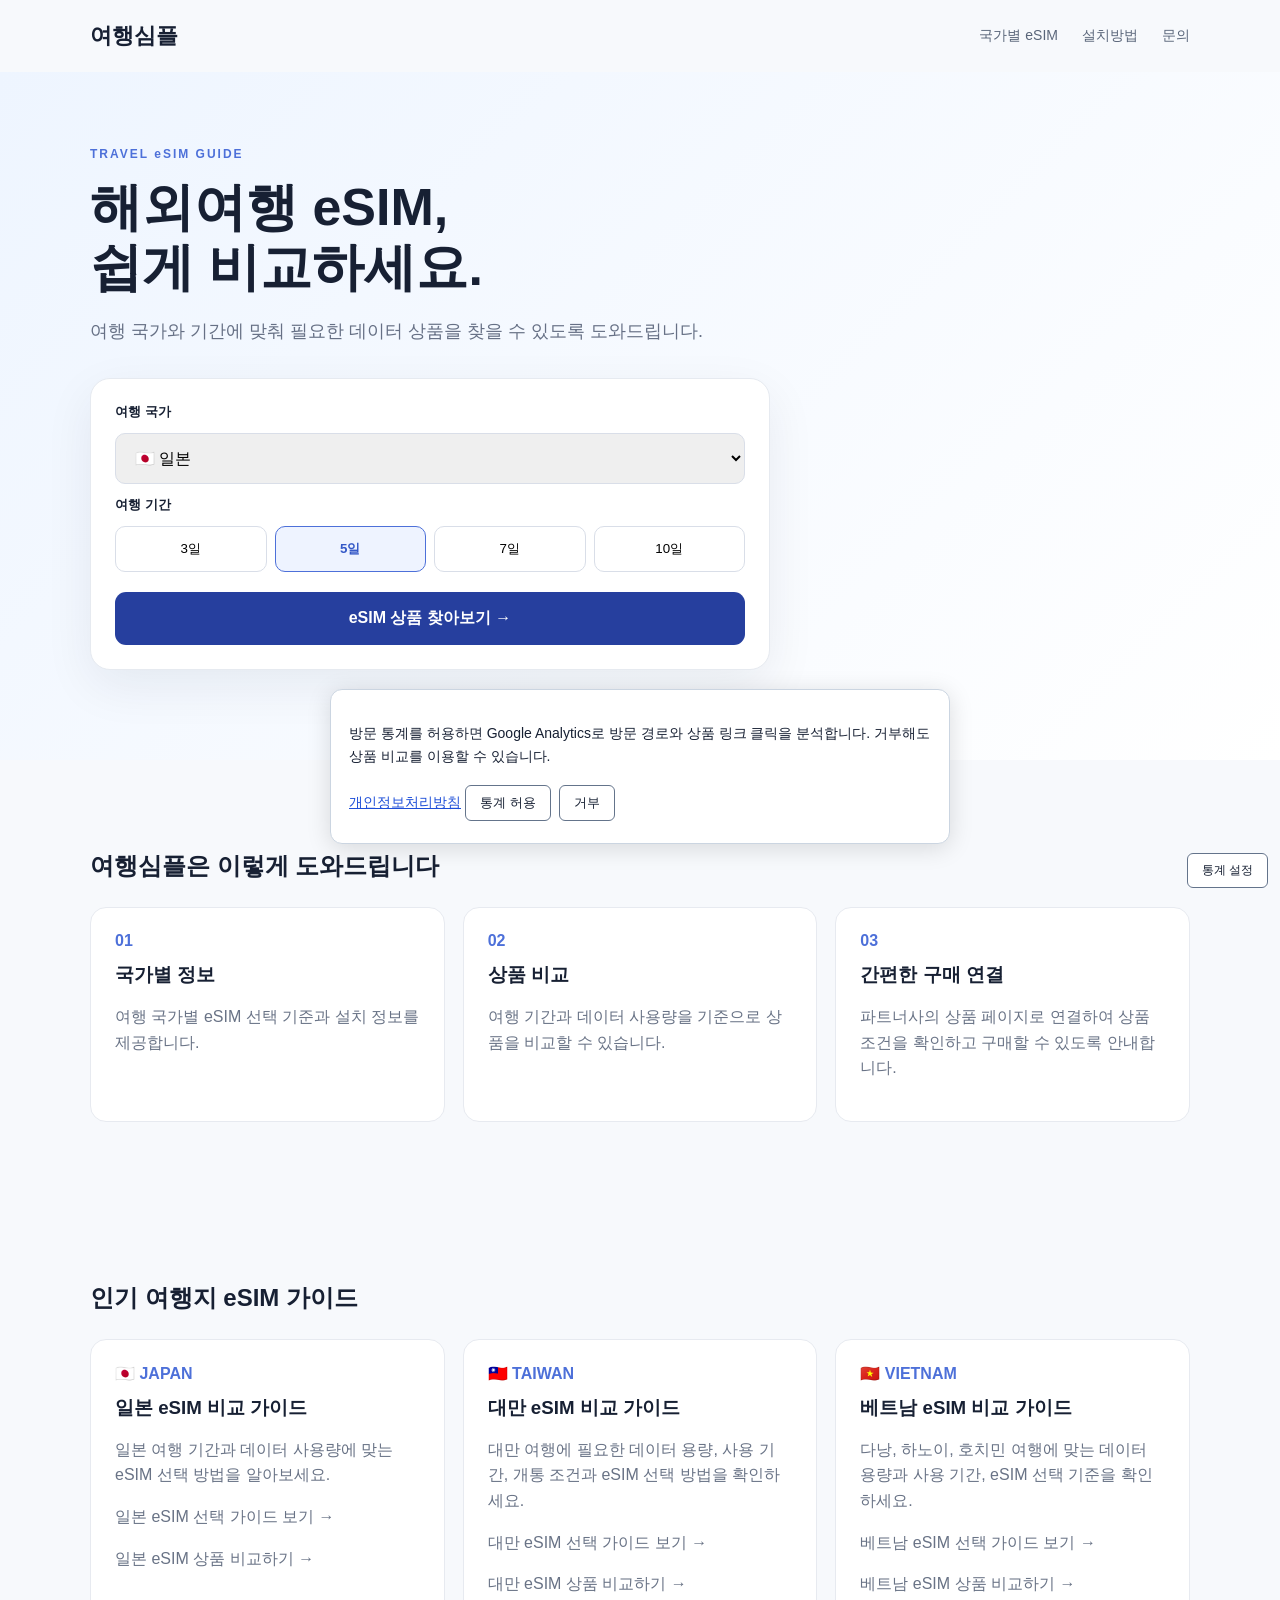
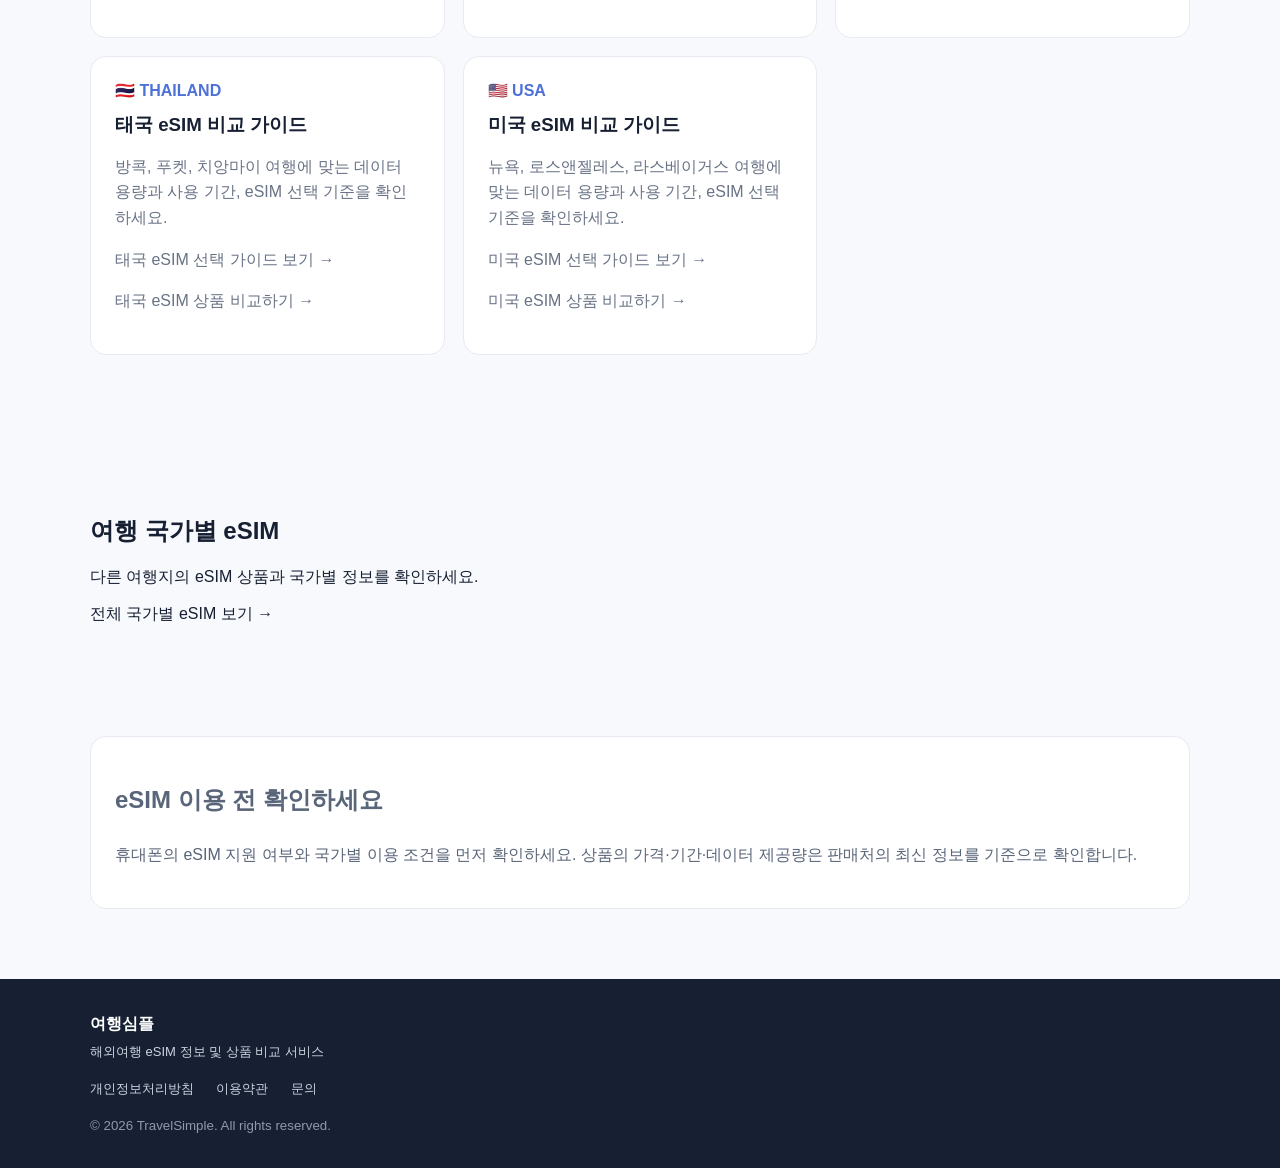
==== index.html @ 050e8c8f "Connect consent-based GA4 visitor and eSIM link analytics" ====
<!doctype html>
<html lang="ko">
<head>
<meta name="google-site-verification" content="zak59YJ5gbEi58faStYlFc0pU8NmJcRvHmyeOMYmjd4" />
<meta name="naver-site-verification" content="9a888e2ce5d9dcf1fdba64653bb928f744672397" />
<meta charset="utf-8">
<meta name="viewport" content="width=device-width,initial-scale=1">
<title>여행심플 | 해외여행 eSIM 비교</title>
<meta name="description" content="일본, 대만, 베트남, 태국, 미국 여행 eSIM 상품을 여행 기간과 데이터 사용량에 맞춰 비교하세요. 국가별 eSIM 선택 가이드와 설치 방법을 확인할 수 있습니다.">
<link rel="canonical" href="https://travel-esim.rkdalstjd8921-cfa.workers.dev/">
<link rel="stylesheet" href="assets/style.css">
<script defer src="/assets/analytics.js"></script>
</head>
<body>
<header>
  <div class="wrap nav">
    <a class="logo" href="/">여행심플</a>
    <nav>
      <a href="countries.html">국가별 eSIM</a>
      <a href="install.html">설치방법</a>
      <a href="contact.html">문의</a>
    </nav>
  </div>
</header>

<main>
<section class="hero">
  <div class="wrap">
    <span class="eyebrow">TRAVEL eSIM GUIDE</span>
    <h1>해외여행 eSIM,<br>쉽게 비교하세요.</h1>
    <p>여행 국가와 기간에 맞춰 필요한 데이터 상품을 찾을 수 있도록 도와드립니다.</p>

    <div class="search-card">
      <label>여행 국가</label>
      <select id="country">
        <option value="JP">🇯🇵 일본</option>
        <option value="TW">🇹🇼 대만</option>
        <option value="VN">🇻🇳 베트남</option>
        <option value="TH">🇹🇭 태국</option>
        <option value="US">🇺🇸 미국</option>
      </select>

      <label>여행 기간</label>
      <div class="days">
        <button data-days="3">3일</button>
        <button data-days="5" class="active">5일</button>
        <button data-days="7">7일</button>
        <button data-days="10">10일</button>
      </div>

      <button id="find" class="primary">eSIM 상품 찾아보기 →</button>
    </div>
  </div>
</section>

<section class="wrap section">
  <h2>여행심플은 이렇게 도와드립니다</h2>
  <div class="grid">
    <article>
      <b>01</b>
      <h3>국가별 정보</h3>
      <p>여행 국가별 eSIM 선택 기준과 설치 정보를 제공합니다.</p>
    </article>
    <article>
      <b>02</b>
      <h3>상품 비교</h3>
      <p>여행 기간과 데이터 사용량을 기준으로 상품을 비교할 수 있습니다.</p>
    </article>
    <article>
      <b>03</b>
      <h3>간편한 구매 연결</h3>
      <p>파트너사의 상품 페이지로 연결하여 상품 조건을 확인하고 구매할 수 있도록 안내합니다.</p>
    </article>
  </div>
</section>

<section class="wrap section">
  <h2>인기 여행지 eSIM 가이드</h2>
  <div class="grid">
    <article>
      <b>🇯🇵 JAPAN</b>
      <h3>일본 eSIM 비교 가이드</h3>
      <p>일본 여행 기간과 데이터 사용량에 맞는 eSIM 선택 방법을 알아보세요.</p>
      <p><a href="japan-esim.html">일본 eSIM 선택 가이드 보기 →</a></p>
      <p><a href="esim.html?country=JP&amp;days=5">일본 eSIM 상품 비교하기 →</a></p>
    </article>

    <article>
      <b>🇹🇼 TAIWAN</b>
      <h3>대만 eSIM 비교 가이드</h3>
      <p>대만 여행에 필요한 데이터 용량, 사용 기간, 개통 조건과 eSIM 선택 방법을 확인하세요.</p>
      <p><a href="taiwan-esim.html">대만 eSIM 선택 가이드 보기 →</a></p>
      <p><a href="esim.html?country=TW&amp;days=5">대만 eSIM 상품 비교하기 →</a></p>
    </article>

   <article>
    <b>🇻🇳 VIETNAM</b>
    <h3>베트남 eSIM 비교 가이드</h3>
    <p>다낭, 하노이, 호치민 여행에 맞는 데이터 용량과 사용 기간, eSIM 선택 기준을 확인하세요.</p>
    <p><a href="vietnam-esim.html">베트남 eSIM 선택 가이드 보기 →</a></p>
    <p><a href="esim.html?country=VN&amp;days=5">베트남 eSIM 상품 비교하기 →</a></p>
   </article>

    <article>
  <b>🇹🇭 THAILAND</b>
  <h3>태국 eSIM 비교 가이드</h3>
  <p>방콕, 푸켓, 치앙마이 여행에 맞는 데이터 용량과 사용 기간, eSIM 선택 기준을 확인하세요.</p>
  <p><a href="thailand-esim.html">태국 eSIM 선택 가이드 보기 →</a></p>
  <p><a href="esim.html?country=TH&amp;days=5">태국 eSIM 상품 비교하기 →</a></p>
 </article>

      <article>
      <b>🇺🇸 USA</b>
      <h3>미국 eSIM 비교 가이드</h3>
      <p>뉴욕, 로스앤젤레스, 라스베이거스 여행에 맞는 데이터 용량과 사용 기간, eSIM 선택 기준을 확인하세요.</p>
      <p><a href="usa-esim.html">미국 eSIM 선택 가이드 보기 →</a></p>
      <p><a href="esim.html?country=US&amp;days=5">미국 eSIM 상품 비교하기 →</a></p>
    </article>

    
  </div>
</section>


  
<section class="wrap section">
  <h2>여행 국가별 eSIM</h2>
  <p>다른 여행지의 eSIM 상품과 국가별 정보를 확인하세요.</p>
  <p><a href="countries.html">전체 국가별 eSIM 보기 →</a></p>
</section>

<section class="wrap notice">
  <h2>eSIM 이용 전 확인하세요</h2>
  <p>휴대폰의 eSIM 지원 여부와 국가별 이용 조건을 먼저 확인하세요. 상품의 가격·기간·데이터 제공량은 판매처의 최신 정보를 기준으로 확인합니다.</p>
</section>
</main>

<footer>
  <div class="wrap">
    <strong>여행심플</strong>
    <p>해외여행 eSIM 정보 및 상품 비교 서비스</p>
    <div>
      <a href="privacy.html">개인정보처리방침</a>
      <a href="terms.html">이용약관</a>
      <a href="contact.html">문의</a>
    </div>
    <small>© 2026 TravelSimple. All rights reserved.</small>
  </div>
</footer>

<script src="assets/app.js"></script>
</body>
</html>
---- assets/style.css ----
*{box-sizing:border-box}body{margin:0;font-family:Arial,'Noto Sans KR',sans-serif;color:#172033;background:#f7f9fc}a{text-decoration:none;color:inherit}.wrap{width:min(1100px,92%);margin:auto}.nav{height:72px;display:flex;align-items:center;justify-content:space-between}.logo{font-size:22px;font-weight:800}.nav nav{display:flex;gap:24px;font-size:14px;color:#596579}.hero{background:linear-gradient(135deg,#eef5ff,#fff);padding:72px 0 90px}.eyebrow{font-size:12px;font-weight:800;letter-spacing:2px;color:#4d70d9}.hero h1{font-size:52px;line-height:1.15;margin:16px 0}.hero p,.lead{font-size:18px;line-height:1.7;color:#667085}.search-card{margin-top:32px;background:#fff;border:1px solid #e6eaf0;border-radius:20px;padding:24px;box-shadow:0 16px 50px #14213d12;display:grid;gap:12px;max-width:680px}.search-card label{font-weight:700;font-size:13px}.search-card select{padding:15px;border:1px solid #d9dee8;border-radius:10px;font-size:16px}.days{display:grid;grid-template-columns:repeat(4,1fr);gap:8px}.days button{padding:13px;border:1px solid #d9dee8;background:#fff;border-radius:10px;cursor:pointer}.days button.active{border-color:#4d70d9;background:#eef3ff;color:#3458c7;font-weight:700}.primary{margin-top:8px;border:0;border-radius:11px;background:#263f9e;color:#fff;padding:16px;font-size:16px;font-weight:700;cursor:pointer}.section{padding:70px 0}.grid{display:grid;grid-template-columns:repeat(3,1fr);gap:18px;margin-top:25px}.grid article,.country-grid a,.product-card,.steps article,.contact-box{background:#fff;border:1px solid #e7eaf0;border-radius:16px;padding:24px}.grid b,.steps b{color:#4d70d9}.grid h3{margin:12px 0 8px}.grid p,.steps p{color:#697386;line-height:1.6}.notice{margin:25px auto 70px;background:#fff;border:1px solid #e7eaf0;border-radius:16px;padding:24px;color:#596579;line-height:1.7}.page{padding:70px 0;min-height:65vh}.page h1{font-size:42px;margin:12px 0}.country-grid{display:grid;grid-template-columns:repeat(2,1fr);gap:16px;margin-top:30px}.country-grid a{display:flex;flex-direction:column;gap:8px}.country-grid span{color:#748096;font-size:14px}.steps{display:grid;grid-template-columns:repeat(2,1fr);gap:16px;margin:30px 0}.result-head{display:flex;justify-content:space-between;align-items:end}.back{font-weight:700}.status{margin:25px 0;color:#68758b}.product-grid{display:grid;grid-template-columns:repeat(3,1fr);gap:16px}.product-card h3{margin:8px 0}.product-card .meta{color:#6b7486;font-size:14px;line-height:1.7}.buy{display:block;margin-top:18px;text-align:center;background:#263f9e;color:white;padding:13px;border-radius:10px;font-weight:700}.legal h2{margin-top:32px}.legal p{line-height:1.8;color:#596579}.muted{color:#8a94a6!important;font-size:13px}.contact-box{max-width:600px;margin-top:25px}footer{background:#172033;color:#cbd2df;padding:35px 0}footer strong{color:#fff}footer a{font-size:13px;margin-right:18px}footer p{font-size:13px;margin:8px 0 18px}footer small{display:block;margin-top:20px;color:#8f99aa}@media(max-width:700px){.nav nav{gap:10px;font-size:12px}.hero{padding:45px 0 60px}.hero h1{font-size:38px}.grid,.country-grid,.steps,.product-grid{grid-template-columns:1fr}.result-head{display:block}.days{grid-template-columns:repeat(2,1fr)}}
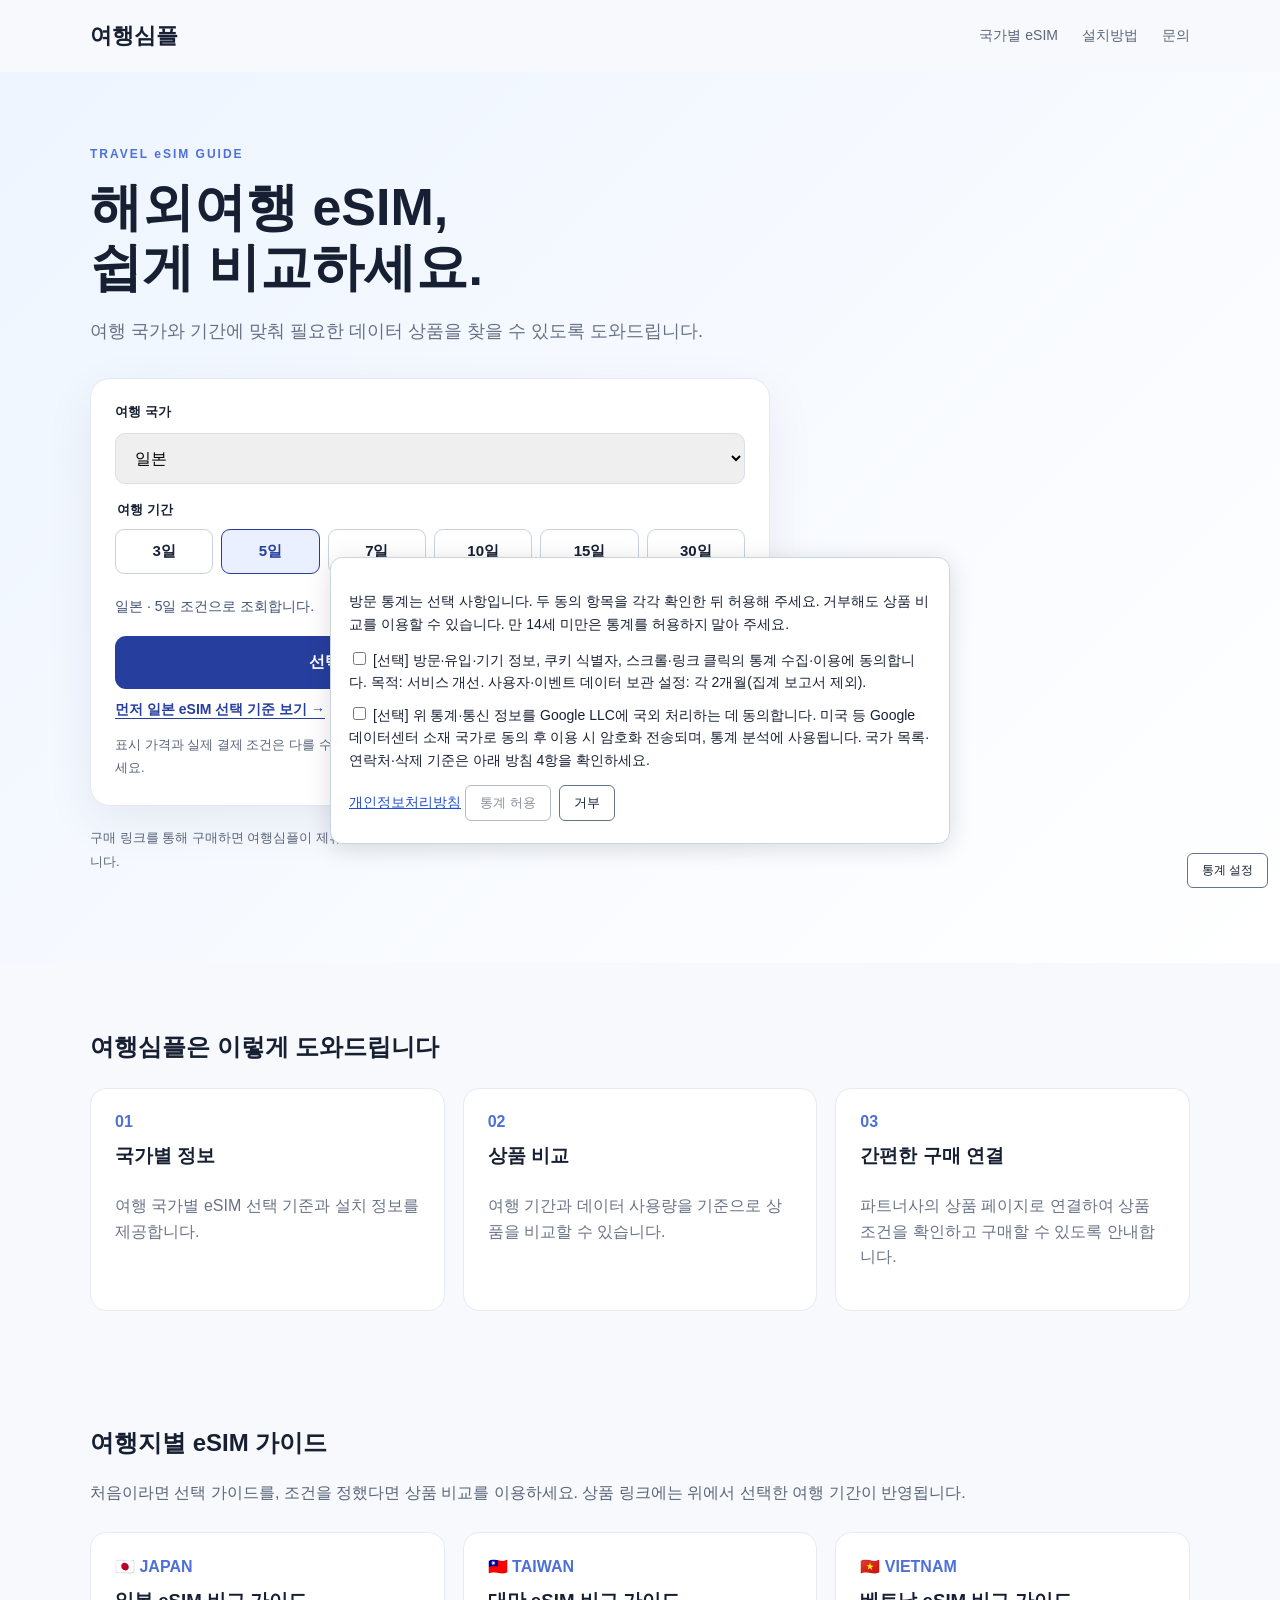
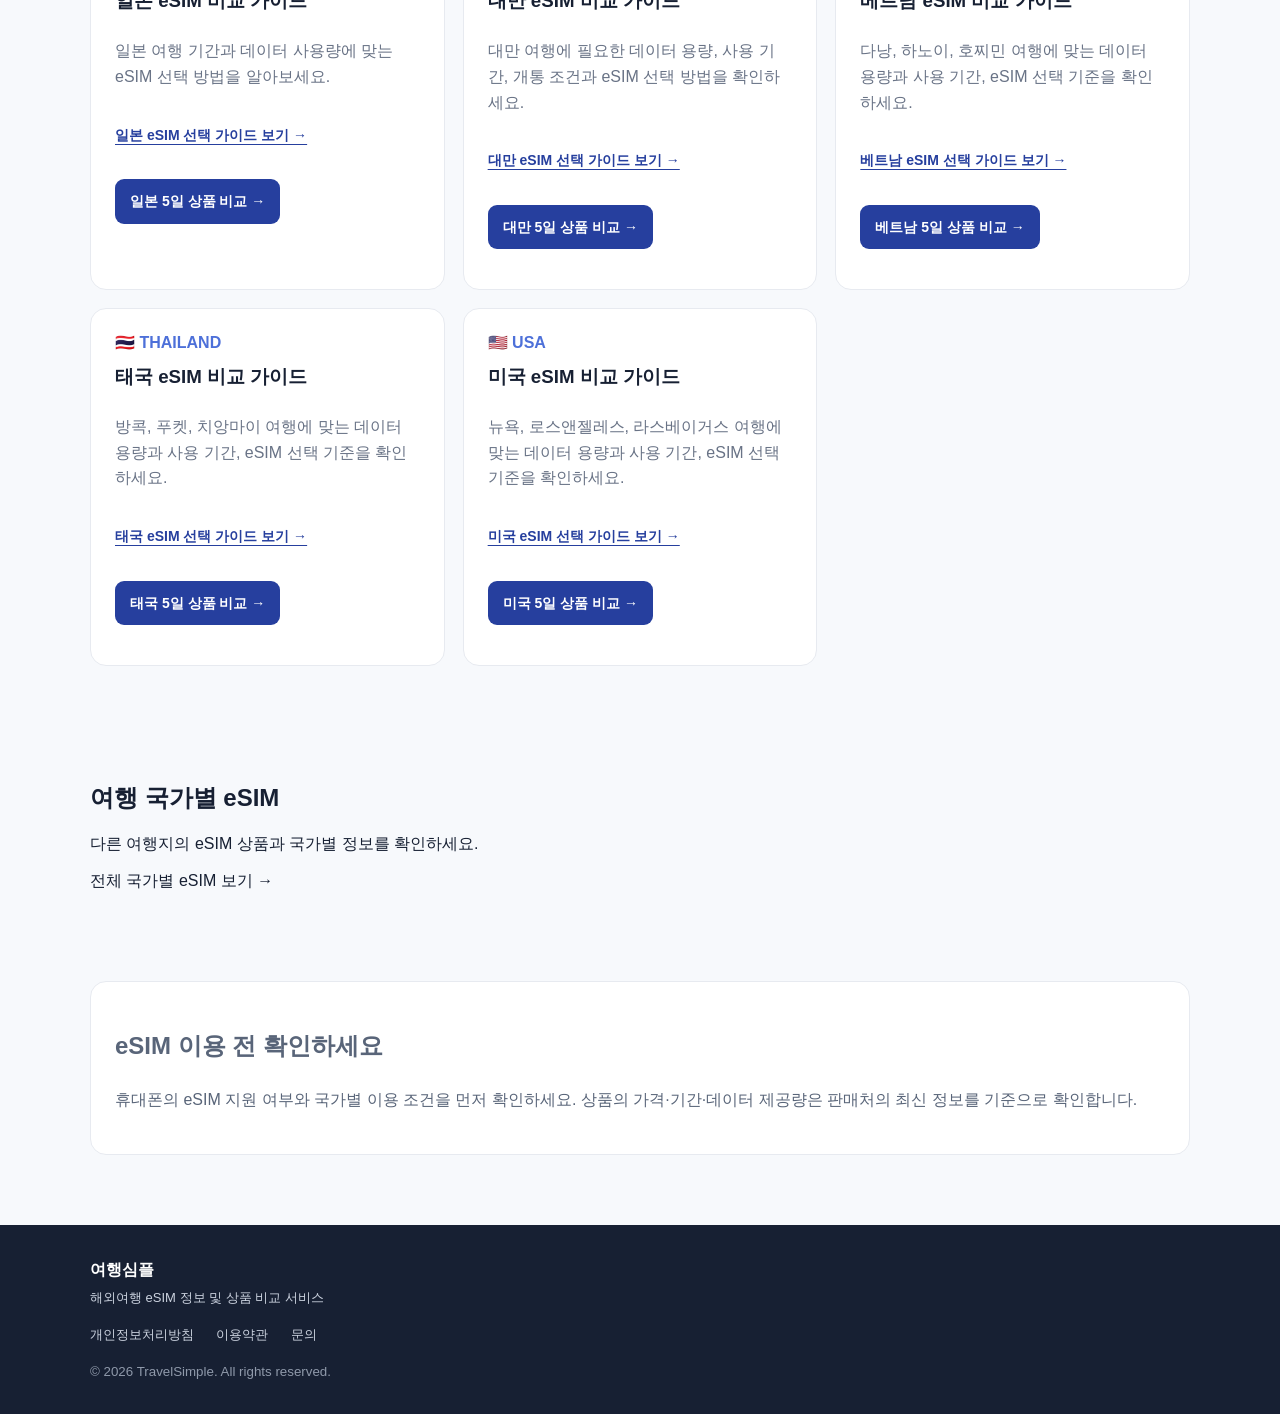
==== commit c9593780: "홈·국가 목록의 여행 기간 선택과 가이드 연결 개선" ====
--- a/index.html
+++ b/index.html
@@ -8,10 +8,15 @@
 <title>여행심플 | 해외여행 eSIM 비교</title>
 <meta name="description" content="일본, 대만, 베트남, 태국, 미국 여행 eSIM 상품을 여행 기간과 데이터 사용량에 맞춰 비교하세요. 국가별 eSIM 선택 가이드와 설치 방법을 확인할 수 있습니다.">
 <link rel="canonical" href="https://travel-esim.rkdalstjd8921-cfa.workers.dev/">
+<meta property="og:title" content="여행심플 | 해외여행 eSIM 비교">
+<meta property="og:description" content="여행 국가와 3~30일 일정에 맞는 eSIM 상품과 국가별 선택 가이드를 확인하세요.">
+<meta property="og:url" content="https://travel-esim.rkdalstjd8921-cfa.workers.dev/">
+<meta property="og:type" content="website">
 <link rel="stylesheet" href="assets/style.css">
+<link rel="stylesheet" href="assets/discovery.css">
 <script defer src="/assets/analytics.js"></script>
 </head>
-<body>
+<body class="discovery-home">
 <header>
   <div class="wrap nav">
     <a class="logo" href="/">여행심플</a>
@@ -30,26 +35,29 @@
     <h1>해외여행 eSIM,<br>쉽게 비교하세요.</h1>
     <p>여행 국가와 기간에 맞춰 필요한 데이터 상품을 찾을 수 있도록 도와드립니다.</p>
 
-    <div class="search-card">
-      <label>여행 국가</label>
-      <select id="country">
-        <option value="JP">🇯🇵 일본</option>
-        <option value="TW">🇹🇼 대만</option>
-        <option value="VN">🇻🇳 베트남</option>
-        <option value="TH">🇹🇭 태국</option>
-        <option value="US">🇺🇸 미국</option>
+    <form id="esim-search" class="search-card" action="esim.html" method="get" aria-label="여행 조건으로 상품 찾기">
+      <label for="country">여행 국가</label>
+      <select id="country" name="country">
+        <option value="JP">일본</option>
+        <option value="TW">대만</option>
+        <option value="VN">베트남</option>
+        <option value="TH">태국</option>
+        <option value="US">미국</option>
       </select>
-
-      <label>여행 기간</label>
-      <div class="days">
-        <button data-days="3">3일</button>
-        <button data-days="5" class="active">5일</button>
-        <button data-days="7">7일</button>
-        <button data-days="10">10일</button>
-      </div>
-
-      <button id="find" class="primary">eSIM 상품 찾아보기 →</button>
-    </div>
+      <fieldset class="trip-periods"><legend>여행 기간</legend><div class="trip-day-options">
+        <label><input type="radio" name="days" value="3"><span>3일</span></label>
+        <label><input type="radio" name="days" value="5" checked><span>5일</span></label>
+        <label><input type="radio" name="days" value="7"><span>7일</span></label>
+        <label><input type="radio" name="days" value="10"><span>10일</span></label>
+        <label><input type="radio" name="days" value="15"><span>15일</span></label>
+        <label><input type="radio" name="days" value="30"><span>30일</span></label>
+      </div></fieldset>
+      <p id="selection-summary" class="trip-summary" aria-live="polite">선택한 국가와 기간으로 조회합니다.</p>
+      <button id="find" class="primary" type="submit">선택한 조건으로 상품 비교하기 →</button>
+      <a id="selected-country-guide" class="trip-guide-link" href="japan-esim.html">먼저 일본 eSIM 선택 기준 보기 →</a>
+      <p class="trip-search-note">표시 가격과 실제 결제 조건은 다를 수 있습니다. 지원 기기·데이터·핫스팟·이용 시작 조건을 구매 전에 확인하세요.</p>
+    </form>
+    <p class="trip-affiliate">구매 링크를 통해 구매하면 여행심플이 제휴 수수료를 받을 수 있습니다. 실제 판매·결제는 연결된 판매처에서 진행됩니다.</p>
   </div>
 </section>
 
@@ -75,46 +83,47 @@
 </section>
 
 <section class="wrap section">
-  <h2>인기 여행지 eSIM 가이드</h2>
+  <h2>여행지별 eSIM 가이드</h2>
+  <p class="trip-section-intro">처음이라면 선택 가이드를, 조건을 정했다면 상품 비교를 이용하세요. 상품 링크에는 위에서 선택한 여행 기간이 반영됩니다.</p>
   <div class="grid">
     <article>
       <b>🇯🇵 JAPAN</b>
       <h3>일본 eSIM 비교 가이드</h3>
       <p>일본 여행 기간과 데이터 사용량에 맞는 eSIM 선택 방법을 알아보세요.</p>
-      <p><a href="japan-esim.html">일본 eSIM 선택 가이드 보기 →</a></p>
-      <p><a href="esim.html?country=JP&amp;days=5">일본 eSIM 상품 비교하기 →</a></p>
+      <p><a class="trip-guide-link" href="japan-esim.html">일본 eSIM 선택 가이드 보기 →</a></p>
+      <p><a class="trip-product-link" data-trip-country="JP" href="esim.html?country=JP&amp;days=5">일본 5일 상품 비교 →</a></p>
     </article>
 
     <article>
       <b>🇹🇼 TAIWAN</b>
       <h3>대만 eSIM 비교 가이드</h3>
       <p>대만 여행에 필요한 데이터 용량, 사용 기간, 개통 조건과 eSIM 선택 방법을 확인하세요.</p>
-      <p><a href="taiwan-esim.html">대만 eSIM 선택 가이드 보기 →</a></p>
-      <p><a href="esim.html?country=TW&amp;days=5">대만 eSIM 상품 비교하기 →</a></p>
+      <p><a class="trip-guide-link" href="taiwan-esim.html">대만 eSIM 선택 가이드 보기 →</a></p>
+      <p><a class="trip-product-link" data-trip-country="TW" href="esim.html?country=TW&amp;days=5">대만 5일 상품 비교 →</a></p>
     </article>
 
    <article>
     <b>🇻🇳 VIETNAM</b>
     <h3>베트남 eSIM 비교 가이드</h3>
-    <p>다낭, 하노이, 호치민 여행에 맞는 데이터 용량과 사용 기간, eSIM 선택 기준을 확인하세요.</p>
-    <p><a href="vietnam-esim.html">베트남 eSIM 선택 가이드 보기 →</a></p>
-    <p><a href="esim.html?country=VN&amp;days=5">베트남 eSIM 상품 비교하기 →</a></p>
+    <p>다낭, 하노이, 호찌민 여행에 맞는 데이터 용량과 사용 기간, eSIM 선택 기준을 확인하세요.</p>
+    <p><a class="trip-guide-link" href="vietnam-esim.html">베트남 eSIM 선택 가이드 보기 →</a></p>
+    <p><a class="trip-product-link" data-trip-country="VN" href="esim.html?country=VN&amp;days=5">베트남 5일 상품 비교 →</a></p>
    </article>
 
     <article>
   <b>🇹🇭 THAILAND</b>
   <h3>태국 eSIM 비교 가이드</h3>
   <p>방콕, 푸켓, 치앙마이 여행에 맞는 데이터 용량과 사용 기간, eSIM 선택 기준을 확인하세요.</p>
-  <p><a href="thailand-esim.html">태국 eSIM 선택 가이드 보기 →</a></p>
-  <p><a href="esim.html?country=TH&amp;days=5">태국 eSIM 상품 비교하기 →</a></p>
+  <p><a class="trip-guide-link" href="thailand-esim.html">태국 eSIM 선택 가이드 보기 →</a></p>
+  <p><a class="trip-product-link" data-trip-country="TH" href="esim.html?country=TH&amp;days=5">태국 5일 상품 비교 →</a></p>
  </article>
 
       <article>
       <b>🇺🇸 USA</b>
       <h3>미국 eSIM 비교 가이드</h3>
       <p>뉴욕, 로스앤젤레스, 라스베이거스 여행에 맞는 데이터 용량과 사용 기간, eSIM 선택 기준을 확인하세요.</p>
-      <p><a href="usa-esim.html">미국 eSIM 선택 가이드 보기 →</a></p>
-      <p><a href="esim.html?country=US&amp;days=5">미국 eSIM 상품 비교하기 →</a></p>
+      <p><a class="trip-guide-link" href="usa-esim.html">미국 eSIM 선택 가이드 보기 →</a></p>
+      <p><a class="trip-product-link" data-trip-country="US" href="esim.html?country=US&amp;days=5">미국 5일 상품 비교 →</a></p>
     </article>
 
     
@@ -148,6 +157,6 @@
   </div>
 </footer>
 
-<script src="assets/app.js"></script>
+<script defer src="assets/app.js"></script>
 </body>
 </html>
--- a/assets/discovery.css
+++ b/assets/discovery.css
@@ -0,0 +1 @@
+.trip-periods{border:0;padding:0;margin:5px 0}.trip-periods legend{font-weight:700;font-size:13px;margin-bottom:10px}.trip-day-options{display:grid;grid-template-columns:repeat(6,minmax(0,1fr));gap:8px}.trip-day-options label{position:relative;cursor:pointer}.trip-day-options input{position:absolute;width:1px;height:1px;opacity:0}.trip-day-options span{display:block;text-align:center;padding:12px 8px;border:1px solid #c9d2e2;border-radius:9px;font-size:15px;background:#fff;color:#172033}.trip-day-options input:checked+span{border-color:#263f9e;background:#eaf0ff;color:#263f9e;font-weight:800}.trip-day-options input:focus-visible+span{outline:3px solid #456be2;outline-offset:3px}.trip-summary{font-size:14px!important;color:#405274!important;margin:4px 0!important;line-height:1.6!important}.trip-guide-link{display:inline-block;color:#263f9e;text-decoration:underline;text-underline-offset:4px;font-weight:700;font-size:14px}.trip-product-link{display:inline-block;background:#263f9e;color:#fff;border-radius:9px;padding:11px 15px;font-weight:700;font-size:14px}.trip-search-note,.trip-affiliate{font-size:13px!important;color:#596579!important;line-height:1.8!important}.discovery-home .hero .trip-search-note{margin:2px 0}.discovery-home .hero .trip-affiliate{max-width:680px;margin:20px 0 0}.trip-section-intro{color:#596579;line-height:1.8}.discovery-home .grid article{display:flex;flex-direction:column}.discovery-home .section{padding:48px 0}.discovery-home .search-card .primary{margin-top:2px}.trip-browse-control{background:#fff;border:1px solid #dfe6f2;border-radius:14px;padding:20px;max-width:650px;margin:24px 0}.trip-browse-control label{font-weight:700;display:block;margin-bottom:10px}.trip-browse-control select{border:1px solid #c9d2e2;border-radius:8px;background:#fff;font:inherit;padding:10px 18px;min-width:150px;margin-bottom:12px}.trip-country-cards{display:grid;grid-template-columns:repeat(2,minmax(0,1fr));gap:18px;margin:24px 0}.trip-country-cards article{background:#fff;border:1px solid #dfe6f2;border-radius:16px;padding:26px;display:flex;flex-direction:column}.trip-country-cards h2{font-size:26px;margin:12px 0}.trip-country-cards p{color:#596579;line-height:1.8}.trip-country-cards .trip-cities{font-size:14px;margin:0;color:#405274}.trip-card-actions{display:flex;flex-wrap:wrap;gap:14px 20px;align-items:center;margin-top:auto;padding-top:14px}.trip-help{margin:40px 0 0;padding:26px;background:#edf2fb;border-radius:16px;color:#405274;line-height:1.8}.trip-help h2{color:#172033;margin-top:0}.trip-help a{margin-right:24px}.discovery-home a:focus-visible,.discovery-countries a:focus-visible,.discovery-countries select:focus-visible{outline:3px solid #456be2;outline-offset:4px}@media(max-width:700px){.trip-day-options{grid-template-columns:repeat(3,minmax(0,1fr))}.trip-country-cards{grid-template-columns:1fr}.trip-country-cards article{padding:22px}.discovery-home .section{padding:32px 0}.discovery-countries h1{font-size:34px}.trip-card-actions{align-items:flex-start}.trip-product-link{padding:11px 13px}.trip-help{padding:22px}}
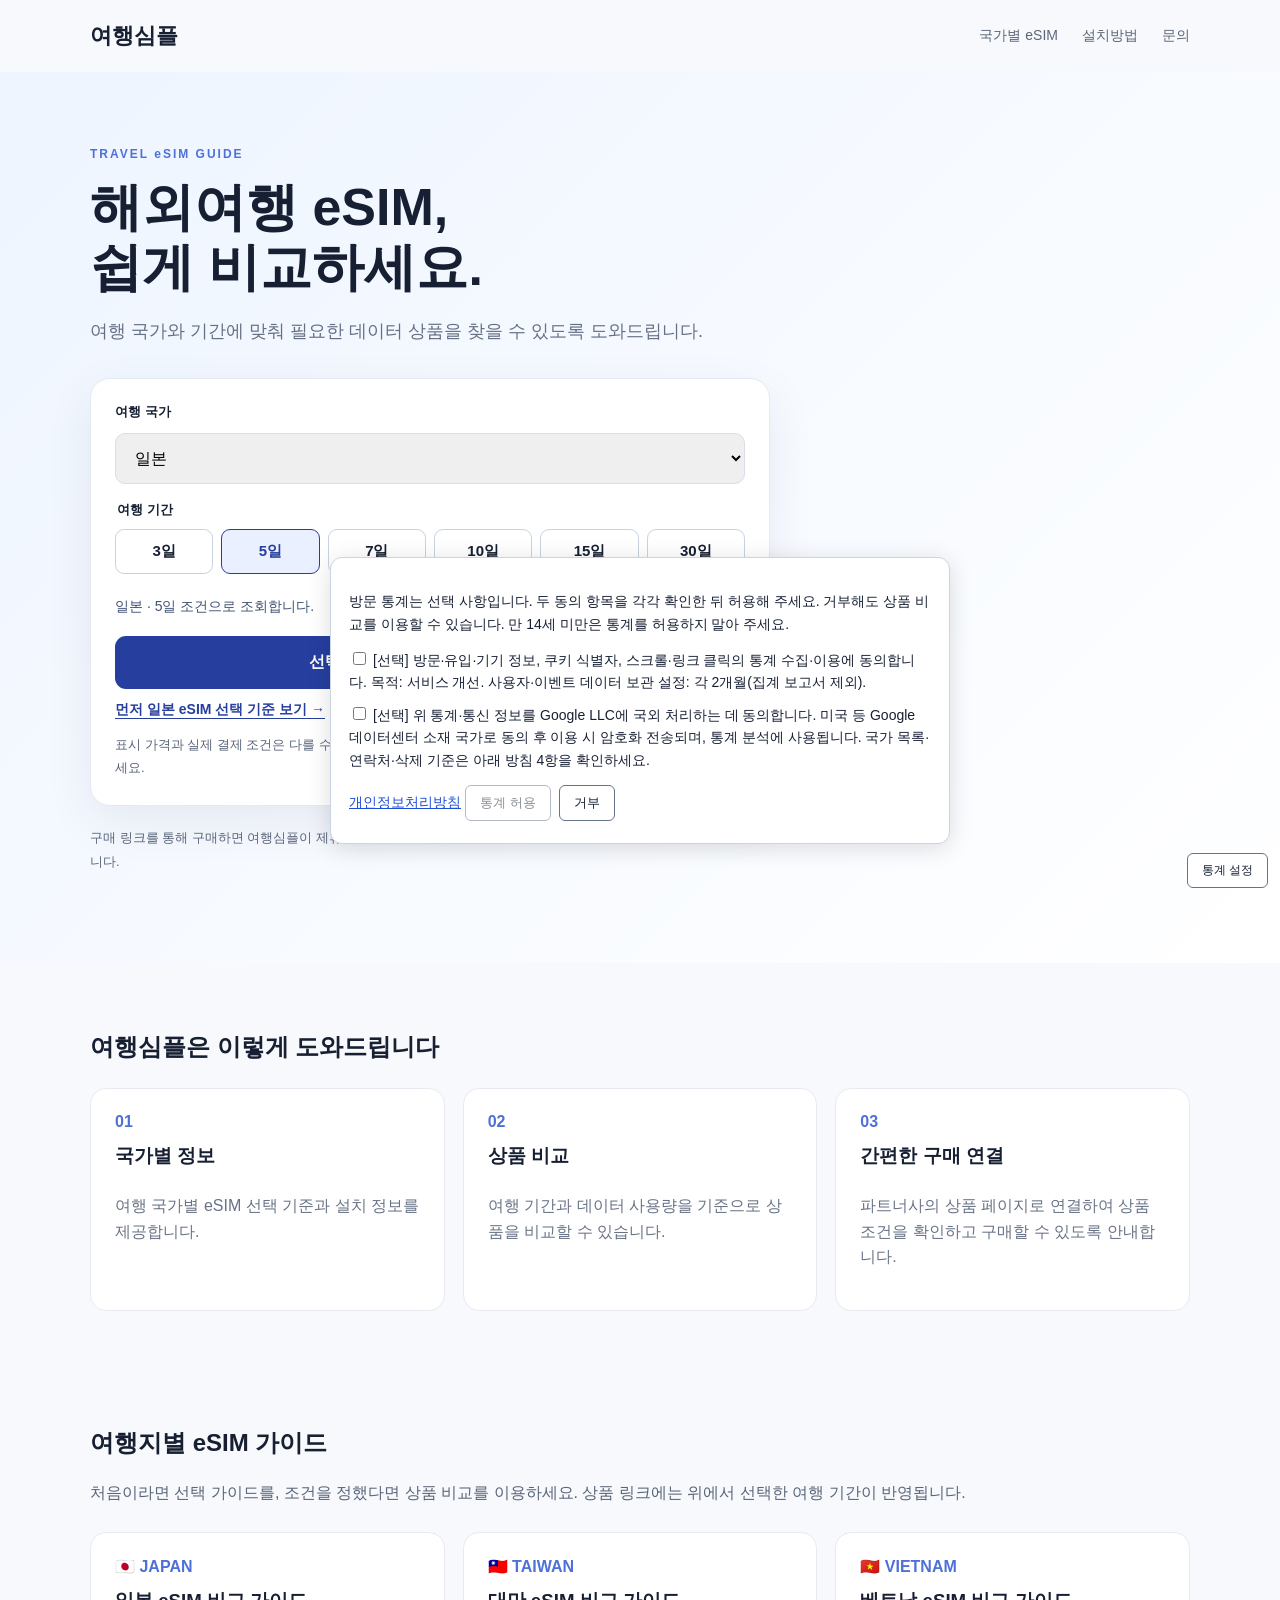
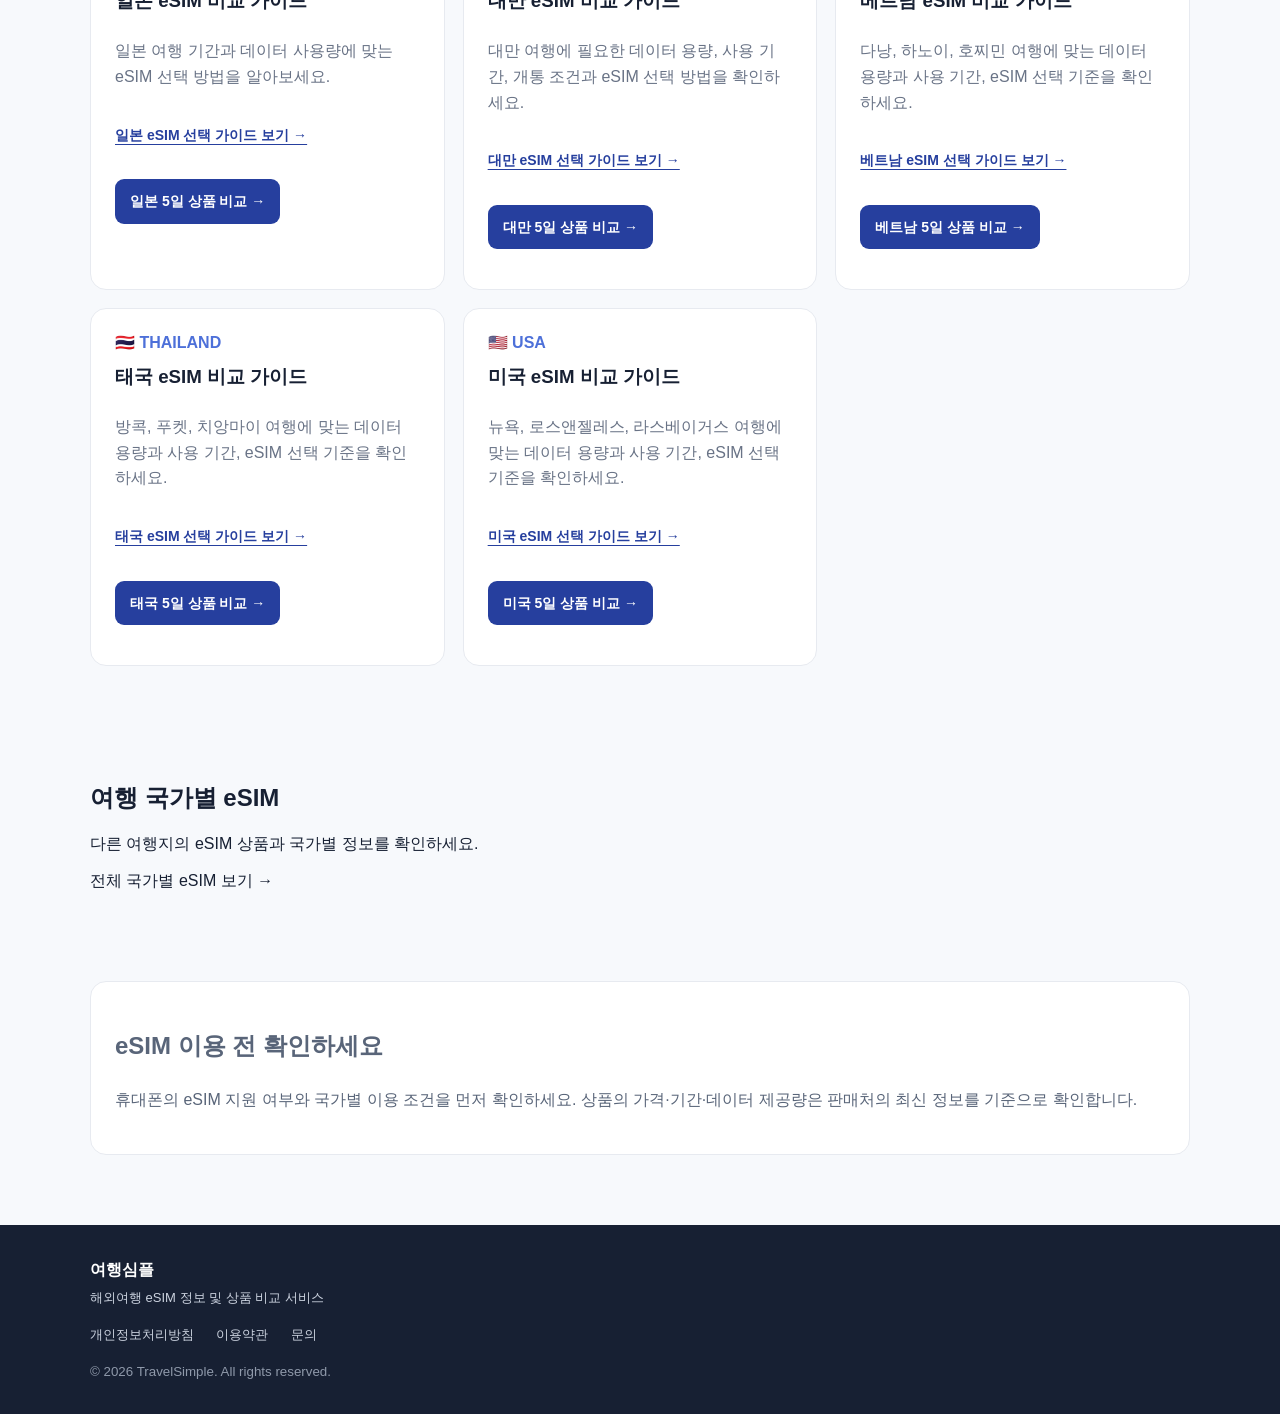
==== commit f8f1e00d: "Add Naver verification for travelsimple-esim.com" ====
--- a/index.html
+++ b/index.html
@@ -1,16 +1,18 @@
 <!doctype html>
 <html lang="ko">
 <head>
-<meta name="google-site-verification" content="zak59YJ5gbEi58faStYlFc0pU8NmJcRvHmyeOMYmjd4" />
+  <meta name="google-site-verification" content="zak59YJ5gbEi58faStYlFc0pU8NmJcRvHmyeOMYmjd4" />
+  <meta name="google-site-verification" content="XF_4ouqVrYLtLcyfAhL52ilgE17R0GmHKZ6xlLIUKiU" />
 <meta name="naver-site-verification" content="9a888e2ce5d9dcf1fdba64653bb928f744672397" />
+<meta name="naver-site-verification" content="60049ebe443ab8a4fa9b3abbecf17440cfac106c" />
 <meta charset="utf-8">
 <meta name="viewport" content="width=device-width,initial-scale=1">
 <title>여행심플 | 해외여행 eSIM 비교</title>
 <meta name="description" content="일본, 대만, 베트남, 태국, 미국 여행 eSIM 상품을 여행 기간과 데이터 사용량에 맞춰 비교하세요. 국가별 eSIM 선택 가이드와 설치 방법을 확인할 수 있습니다.">
-<link rel="canonical" href="https://travel-esim.rkdalstjd8921-cfa.workers.dev/">
+<link rel="canonical" href="https://travelsimple-esim.com/">
 <meta property="og:title" content="여행심플 | 해외여행 eSIM 비교">
 <meta property="og:description" content="여행 국가와 3~30일 일정에 맞는 eSIM 상품과 국가별 선택 가이드를 확인하세요.">
-<meta property="og:url" content="https://travel-esim.rkdalstjd8921-cfa.workers.dev/">
+<meta property="og:url" content="https://travelsimple-esim.com/">
 <meta property="og:type" content="website">
 <link rel="stylesheet" href="assets/style.css">
 <link rel="stylesheet" href="assets/discovery.css">
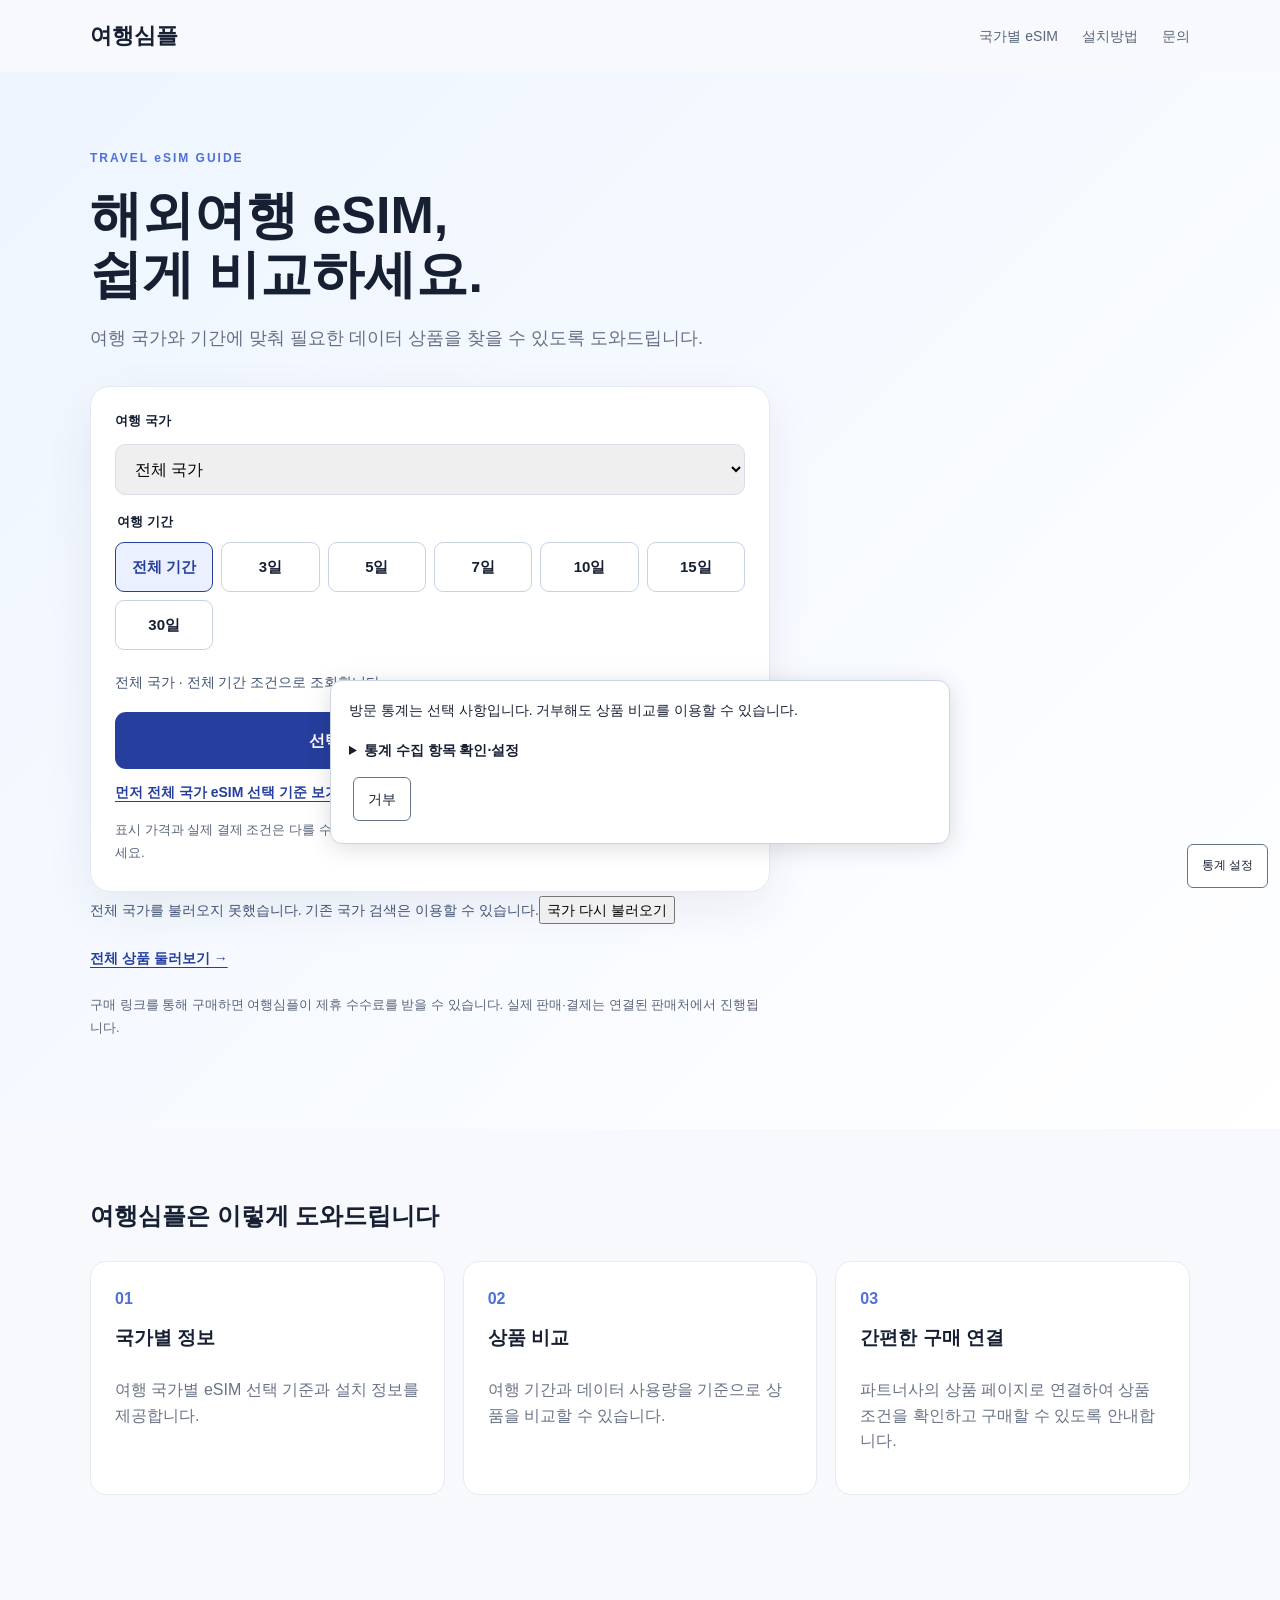
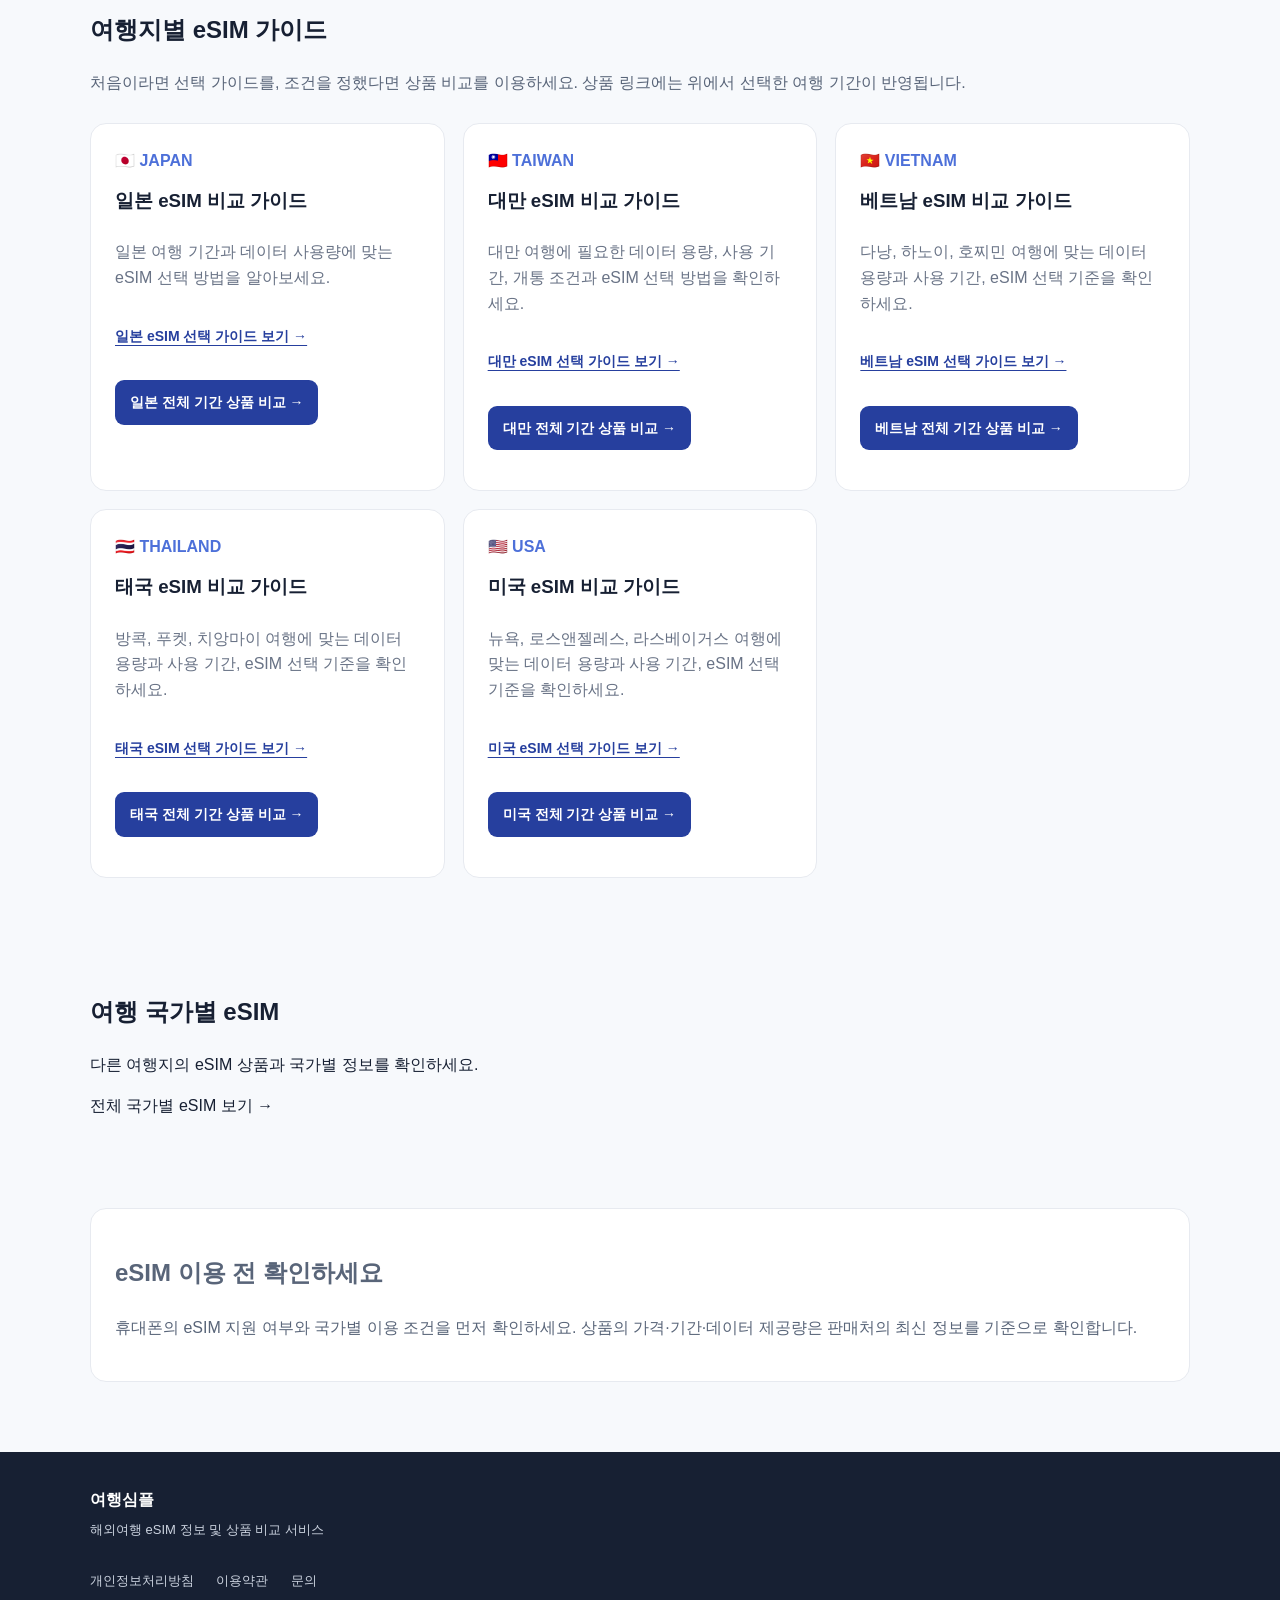
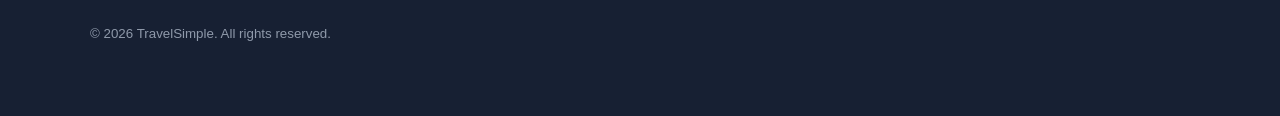
==== commit 6f12fb2a: "Expand eSIM search to the complete available catalog with pagination" ====
--- a/index.html
+++ b/index.html
@@ -8,7 +8,7 @@
 <meta charset="utf-8">
 <meta name="viewport" content="width=device-width,initial-scale=1">
 <title>여행심플 | 해외여행 eSIM 비교</title>
-<meta name="description" content="일본, 대만, 베트남, 태국, 미국 여행 eSIM 상품을 여행 기간과 데이터 사용량에 맞춰 비교하세요. 국가별 eSIM 선택 가이드와 설치 방법을 확인할 수 있습니다.">
+<meta name="description" content="전체 국가의 eSIM 상품을 여행 기간과 데이터 사용량에 맞춰 비교하세요. 국가별 eSIM 선택 가이드와 설치 방법을 확인할 수 있습니다.">
 <link rel="canonical" href="https://travelsimple-esim.com/">
 <meta property="og:title" content="여행심플 | 해외여행 eSIM 비교">
 <meta property="og:description" content="여행 국가와 3~30일 일정에 맞는 eSIM 상품과 국가별 선택 가이드를 확인하세요.">
@@ -17,6 +17,7 @@
 <link rel="stylesheet" href="assets/style.css">
 <link rel="stylesheet" href="assets/discovery.css">
 <script defer src="/assets/analytics.js"></script>
+<script defer src="assets/catalog-countries.js"></script>
 </head>
 <body class="discovery-home">
 <header>
@@ -40,15 +41,15 @@
     <form id="esim-search" class="search-card" action="esim.html" method="get" aria-label="여행 조건으로 상품 찾기">
       <label for="country">여행 국가</label>
       <select id="country" name="country">
-        <option value="JP">일본</option>
+        <option value="">전체 국가</option><option value="JP">일본</option>
         <option value="TW">대만</option>
         <option value="VN">베트남</option>
         <option value="TH">태국</option>
         <option value="US">미국</option>
       </select>
-      <fieldset class="trip-periods"><legend>여행 기간</legend><div class="trip-day-options">
+      <fieldset class="trip-periods"><legend>여행 기간</legend><div class="trip-day-options"><label><input type="radio" name="days" value="" checked><span>전체 기간</span></label>
         <label><input type="radio" name="days" value="3"><span>3일</span></label>
-        <label><input type="radio" name="days" value="5" checked><span>5일</span></label>
+        <label><input type="radio" name="days" value="5"><span>5일</span></label>
         <label><input type="radio" name="days" value="7"><span>7일</span></label>
         <label><input type="radio" name="days" value="10"><span>10일</span></label>
         <label><input type="radio" name="days" value="15"><span>15일</span></label>
@@ -59,7 +60,7 @@
       <a id="selected-country-guide" class="trip-guide-link" href="japan-esim.html">먼저 일본 eSIM 선택 기준 보기 →</a>
       <p class="trip-search-note">표시 가격과 실제 결제 조건은 다를 수 있습니다. 지원 기기·데이터·핫스팟·이용 시작 조건을 구매 전에 확인하세요.</p>
     </form>
-    <p class="trip-affiliate">구매 링크를 통해 구매하면 여행심플이 제휴 수수료를 받을 수 있습니다. 실제 판매·결제는 연결된 판매처에서 진행됩니다.</p>
+    <p id="country-load-status" class="trip-summary" role="status"></p><p><a class="trip-guide-link" href="esim.html">전체 상품 둘러보기 →</a></p><p class="trip-affiliate">구매 링크를 통해 구매하면 여행심플이 제휴 수수료를 받을 수 있습니다. 실제 판매·결제는 연결된 판매처에서 진행됩니다.</p>
   </div>
 </section>
 
--- a/assets/style.css
+++ b/assets/style.css
@@ -1 +1,69 @@
 *{box-sizing:border-box}body{margin:0;font-family:Arial,'Noto Sans KR',sans-serif;color:#172033;background:#f7f9fc}a{text-decoration:none;color:inherit}.wrap{width:min(1100px,92%);margin:auto}.nav{height:72px;display:flex;align-items:center;justify-content:space-between}.logo{font-size:22px;font-weight:800}.nav nav{display:flex;gap:24px;font-size:14px;color:#596579}.hero{background:linear-gradient(135deg,#eef5ff,#fff);padding:72px 0 90px}.eyebrow{font-size:12px;font-weight:800;letter-spacing:2px;color:#4d70d9}.hero h1{font-size:52px;line-height:1.15;margin:16px 0}.hero p,.lead{font-size:18px;line-height:1.7;color:#667085}.search-card{margin-top:32px;background:#fff;border:1px solid #e6eaf0;border-radius:20px;padding:24px;box-shadow:0 16px 50px #14213d12;display:grid;gap:12px;max-width:680px}.search-card label{font-weight:700;font-size:13px}.search-card select{padding:15px;border:1px solid #d9dee8;border-radius:10px;font-size:16px}.days{display:grid;grid-template-columns:repeat(4,1fr);gap:8px}.days button{padding:13px;border:1px solid #d9dee8;background:#fff;border-radius:10px;cursor:pointer}.days button.active{border-color:#4d70d9;background:#eef3ff;color:#3458c7;font-weight:700}.primary{margin-top:8px;border:0;border-radius:11px;background:#263f9e;color:#fff;padding:16px;font-size:16px;font-weight:700;cursor:pointer}.section{padding:70px 0}.grid{display:grid;grid-template-columns:repeat(3,1fr);gap:18px;margin-top:25px}.grid article,.country-grid a,.product-card,.steps article,.contact-box{background:#fff;border:1px solid #e7eaf0;border-radius:16px;padding:24px}.grid b,.steps b{color:#4d70d9}.grid h3{margin:12px 0 8px}.grid p,.steps p{color:#697386;line-height:1.6}.notice{margin:25px auto 70px;background:#fff;border:1px solid #e7eaf0;border-radius:16px;padding:24px;color:#596579;line-height:1.7}.page{padding:70px 0;min-height:65vh}.page h1{font-size:42px;margin:12px 0}.country-grid{display:grid;grid-template-columns:repeat(2,1fr);gap:16px;margin-top:30px}.country-grid a{display:flex;flex-direction:column;gap:8px}.country-grid span{color:#748096;font-size:14px}.steps{display:grid;grid-template-columns:repeat(2,1fr);gap:16px;margin:30px 0}.result-head{display:flex;justify-content:space-between;align-items:end}.back{font-weight:700}.status{margin:25px 0;color:#68758b}.product-grid{display:grid;grid-template-columns:repeat(3,1fr);gap:16px}.product-card h3{margin:8px 0}.product-card .meta{color:#6b7486;font-size:14px;line-height:1.7}.buy{display:block;margin-top:18px;text-align:center;background:#263f9e;color:white;padding:13px;border-radius:10px;font-weight:700}.legal h2{margin-top:32px}.legal p{line-height:1.8;color:#596579}.muted{color:#8a94a6!important;font-size:13px}.contact-box{max-width:600px;margin-top:25px}footer{background:#172033;color:#cbd2df;padding:35px 0}footer strong{color:#fff}footer a{font-size:13px;margin-right:18px}footer p{font-size:13px;margin:8px 0 18px}footer small{display:block;margin-top:20px;color:#8f99aa}@media(max-width:700px){.nav nav{gap:10px;font-size:12px}.hero{padding:45px 0 60px}.hero h1{font-size:38px}.grid,.country-grid,.steps,.product-grid{grid-template-columns:1fr}.result-head{display:block}.days{grid-template-columns:repeat(2,1fr)}}
+
+/* Shared controls and responsive layouts. */
+html{ -webkit-text-size-adjust:100%;scroll-padding-top:20px }
+body{line-height:1.6;overflow-wrap:break-word}
+button,input,select,textarea{font:inherit}
+img,video{max-width:100%;height:auto}
+button,a,select,input{touch-action:manipulation}
+a:focus-visible,button:focus-visible,select:focus-visible,input:focus-visible{outline:3px solid #456be2;outline-offset:3px}
+.nav{gap:24px}.logo{flex-shrink:0}.nav nav a{display:inline-flex;align-items:center;min-height:44px}
+.grid,.country-grid,.steps,.product-grid{grid-template-columns:repeat(3,minmax(0,1fr))}
+.country-grid,.steps{grid-template-columns:repeat(2,minmax(0,1fr))}
+.grid>*,.product-grid>*,.filter-field{min-width:0}
+.filter-panel{display:flex;flex-wrap:wrap;align-items:end;gap:12px 20px;padding:20px;margin:16px 0;background:#fff;border:1px solid #dfe6f2;border-radius:14px}
+.filter-field{flex:1 1 180px}.filter-field label{display:block;margin-bottom:8px;font-size:14px;font-weight:700}
+.filter-field select{width:100%;min-height:48px;padding:10px 12px;border:1px solid #c9d2e2;border-radius:9px;background:#fff;color:#172033;font-size:16px}
+.filter-check{display:flex;align-items:center;gap:10px;min-height:48px;cursor:pointer;font-size:15px}
+.filter-check input{width:20px;height:20px;margin:0;accent-color:#263f9e;flex-shrink:0}
+.product-card{display:flex;flex-direction:column}.product-card h3{font-size:20px;line-height:1.5;overflow-wrap:anywhere}
+.product-card .meta{white-space:pre-line;margin:12px 0 18px;line-height:1.9}
+.product-card .price{display:block;font-size:24px;line-height:1.4;color:#263f9e;margin-top:auto}
+.buy{min-height:48px}.buy[aria-disabled=true]{background:#e7eaf0;color:#596579;cursor:default}
+.back{display:inline-flex;align-items:center;min-height:44px}
+footer a{display:inline-flex;align-items:center;min-height:44px}footer{padding-bottom:72px}
+@media(min-width:701px) and (max-width:1000px){.grid,.product-grid{grid-template-columns:repeat(2,minmax(0,1fr))}}
+@media(max-width:700px){
+ .wrap{width:calc(100% - 32px)}
+ .nav{height:auto;min-height:72px;flex-wrap:wrap;gap:0;padding:12px 0 8px}
+ .logo{font-size:21px;min-height:40px;display:flex;align-items:center}
+ .nav nav{width:100%;gap:8px;justify-content:space-between;font-size:14px;border-top:1px solid #e7eaf0;margin-top:4px;padding-top:4px}
+ .nav nav a{justify-content:center;flex:1;white-space:nowrap;padding:0 4px}
+ .hero{padding:28px 0 36px}.hero h1{font-size:clamp(30px,8.5vw,38px);line-height:1.28;letter-spacing:-1px;margin:12px 0 16px}
+ .hero p,.lead{font-size:16px;line-height:1.75}.hero> .wrap>p{margin:12px 0}
+ .search-card{margin-top:22px;padding:18px;border-radius:16px;gap:12px;box-shadow:0 8px 28px #14213d0a}
+ .search-card select{width:100%;min-width:0;min-height:48px;padding:12px}
+ .primary{min-height:48px;line-height:1.5;padding:13px 10px}
+ .page{padding:28px 0 40px}.page h1{font-size:clamp(28px,8vw,34px);line-height:1.35;letter-spacing:-.6px}
+ .section{padding:32px 0}h2{font-size:23px;line-height:1.45}
+ .grid,.country-grid,.steps,.product-grid{grid-template-columns:minmax(0,1fr);gap:14px}
+ .grid article,.country-grid a,.product-card,.steps article,.contact-box{padding:20px}
+ .notice{padding:20px;margin:24px auto 32px}.notice h2{margin-top:0}
+ .filter-panel{padding:16px;gap:8px 14px}.search-panel{display:grid;grid-template-columns:repeat(2,minmax(0,1fr));gap:12px}
+ .filter-panel:not(.search-panel) .filter-field{flex-basis:100%}
+ .filter-check{width:100%;font-size:15px}.result-head p{margin-bottom:8px}
+ .product-card h3{font-size:19px}.product-card .meta{font-size:15px}.product-card .price{font-size:25px}
+ .muted{font-size:14px;line-height:1.8}
+ .trip-guide-link,.trip-product-link{min-height:44px;align-content:center;line-height:1.6}
+ footer{padding-top:26px}footer a{font-size:14px;margin-right:16px}
+}
+
+/* Keep the product comparison in three columns, including on phones. */
+.product-grid{grid-template-columns:repeat(3,minmax(0,1fr))}
+@media(max-width:700px){
+ .product-grid{gap:8px}
+ .product-grid .product-card{padding:12px 8px;border-radius:12px}
+ .product-grid .eyebrow{font-size:10px;letter-spacing:1px}
+ .product-grid .product-card h3{font-size:13px;line-height:1.5;margin:8px 0;word-break:keep-all}
+ .product-grid .product-card .meta{font-size:11px;line-height:1.7;margin:8px 0 14px;overflow-wrap:anywhere}
+ .product-grid .product-card .price{font-size:17px;line-height:1.5;letter-spacing:-.5px;overflow-wrap:anywhere}
+ .product-grid .buy{font-size:12px;line-height:1.5;padding:10px 4px;margin-top:12px;min-height:44px;align-content:center}
+}
+@media(max-width:360px){
+ .product-grid{gap:6px}
+ .product-grid .product-card{padding:10px 6px}
+ .product-grid .product-card h3{font-size:12px}
+ .product-grid .product-card .price{font-size:15px}
+}
+
+.catalog-directory{margin:32px 0}.catalog-directory input{display:block;width:100%;max-width:480px;padding:14px;border:1px solid #cbd5e1;border-radius:12px;font:inherit;margin:10px 0}.catalog-countries{display:grid;grid-template-columns:repeat(auto-fit,minmax(180px,1fr));gap:12px}.catalog-country{display:flex;flex-direction:column;gap:8px;padding:18px;border:1px solid #dce4ef;border-radius:14px;color:inherit;text-decoration:none;background:#fff}.catalog-country:hover{border-color:#2563eb}.catalog-country span{font-size:14px;color:#526079}#more-products{display:block;margin:28px auto}#more-products[hidden]{display:none}.filter-panel{flex-wrap:wrap}.filter-field select{max-width:100%}
--- a/assets/discovery.css
+++ b/assets/discovery.css
@@ -1 +1,3 @@
 .trip-periods{border:0;padding:0;margin:5px 0}.trip-periods legend{font-weight:700;font-size:13px;margin-bottom:10px}.trip-day-options{display:grid;grid-template-columns:repeat(6,minmax(0,1fr));gap:8px}.trip-day-options label{position:relative;cursor:pointer}.trip-day-options input{position:absolute;width:1px;height:1px;opacity:0}.trip-day-options span{display:block;text-align:center;padding:12px 8px;border:1px solid #c9d2e2;border-radius:9px;font-size:15px;background:#fff;color:#172033}.trip-day-options input:checked+span{border-color:#263f9e;background:#eaf0ff;color:#263f9e;font-weight:800}.trip-day-options input:focus-visible+span{outline:3px solid #456be2;outline-offset:3px}.trip-summary{font-size:14px!important;color:#405274!important;margin:4px 0!important;line-height:1.6!important}.trip-guide-link{display:inline-block;color:#263f9e;text-decoration:underline;text-underline-offset:4px;font-weight:700;font-size:14px}.trip-product-link{display:inline-block;background:#263f9e;color:#fff;border-radius:9px;padding:11px 15px;font-weight:700;font-size:14px}.trip-search-note,.trip-affiliate{font-size:13px!important;color:#596579!important;line-height:1.8!important}.discovery-home .hero .trip-search-note{margin:2px 0}.discovery-home .hero .trip-affiliate{max-width:680px;margin:20px 0 0}.trip-section-intro{color:#596579;line-height:1.8}.discovery-home .grid article{display:flex;flex-direction:column}.discovery-home .section{padding:48px 0}.discovery-home .search-card .primary{margin-top:2px}.trip-browse-control{background:#fff;border:1px solid #dfe6f2;border-radius:14px;padding:20px;max-width:650px;margin:24px 0}.trip-browse-control label{font-weight:700;display:block;margin-bottom:10px}.trip-browse-control select{border:1px solid #c9d2e2;border-radius:8px;background:#fff;font:inherit;padding:10px 18px;min-width:150px;margin-bottom:12px}.trip-country-cards{display:grid;grid-template-columns:repeat(2,minmax(0,1fr));gap:18px;margin:24px 0}.trip-country-cards article{background:#fff;border:1px solid #dfe6f2;border-radius:16px;padding:26px;display:flex;flex-direction:column}.trip-country-cards h2{font-size:26px;margin:12px 0}.trip-country-cards p{color:#596579;line-height:1.8}.trip-country-cards .trip-cities{font-size:14px;margin:0;color:#405274}.trip-card-actions{display:flex;flex-wrap:wrap;gap:14px 20px;align-items:center;margin-top:auto;padding-top:14px}.trip-help{margin:40px 0 0;padding:26px;background:#edf2fb;border-radius:16px;color:#405274;line-height:1.8}.trip-help h2{color:#172033;margin-top:0}.trip-help a{margin-right:24px}.discovery-home a:focus-visible,.discovery-countries a:focus-visible,.discovery-countries select:focus-visible{outline:3px solid #456be2;outline-offset:4px}@media(max-width:700px){.trip-day-options{grid-template-columns:repeat(3,minmax(0,1fr))}.trip-country-cards{grid-template-columns:1fr}.trip-country-cards article{padding:22px}.discovery-home .section{padding:32px 0}.discovery-countries h1{font-size:34px}.trip-card-actions{align-items:flex-start}.trip-product-link{padding:11px 13px}.trip-help{padding:22px}}
+
+@media(max-width:700px){.trip-periods{min-width:0}.trip-day-options span{min-height:48px;display:flex;align-items:center;justify-content:center}.trip-country-cards article{padding:20px}.trip-browse-control{padding:18px}.trip-browse-control select{width:100%;min-width:0;min-height:48px;font-size:16px}.trip-card-actions{flex-direction:column;align-items:stretch;gap:8px}.trip-card-actions a{display:block}.trip-help a{display:inline-block;min-height:44px}.discovery-home .hero .trip-affiliate{font-size:14px!important;line-height:1.8!important}.trip-search-note{font-size:14px!important}.trip-guide-link{display:block;padding:8px 0}}
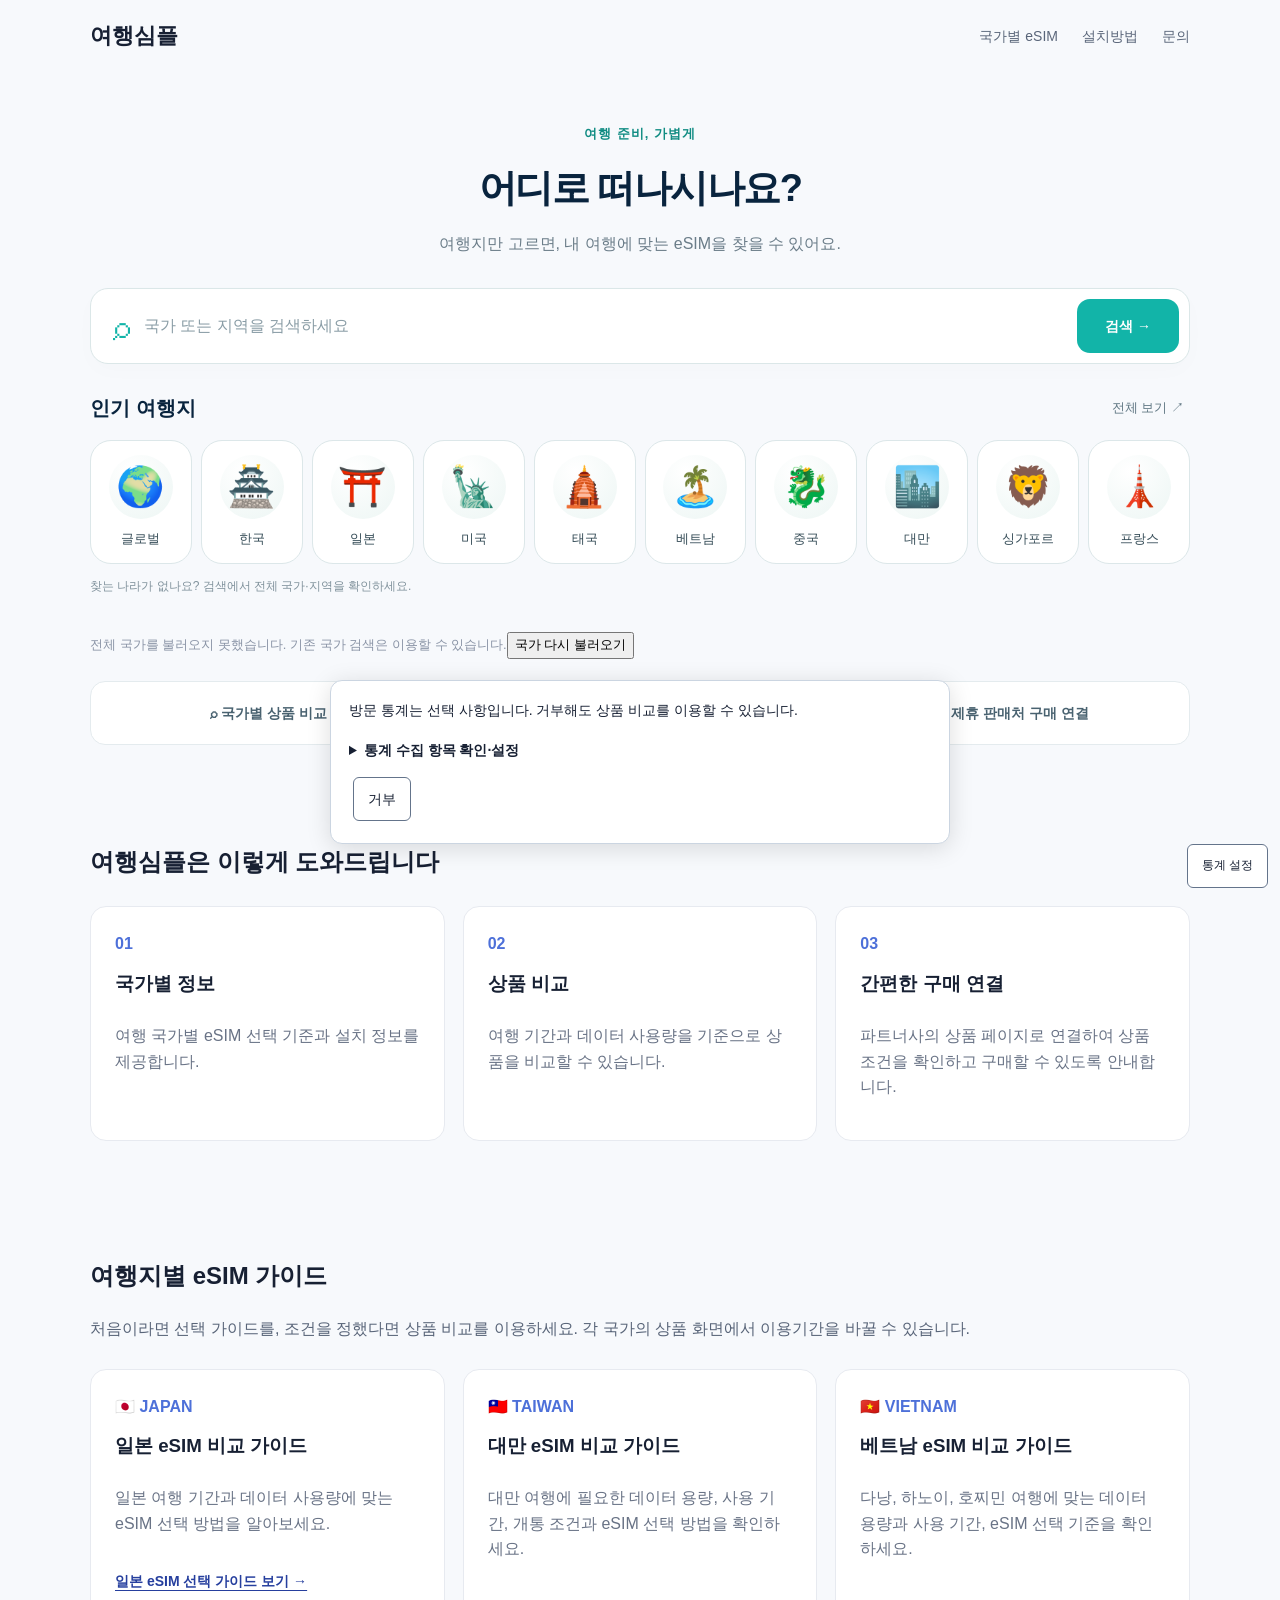
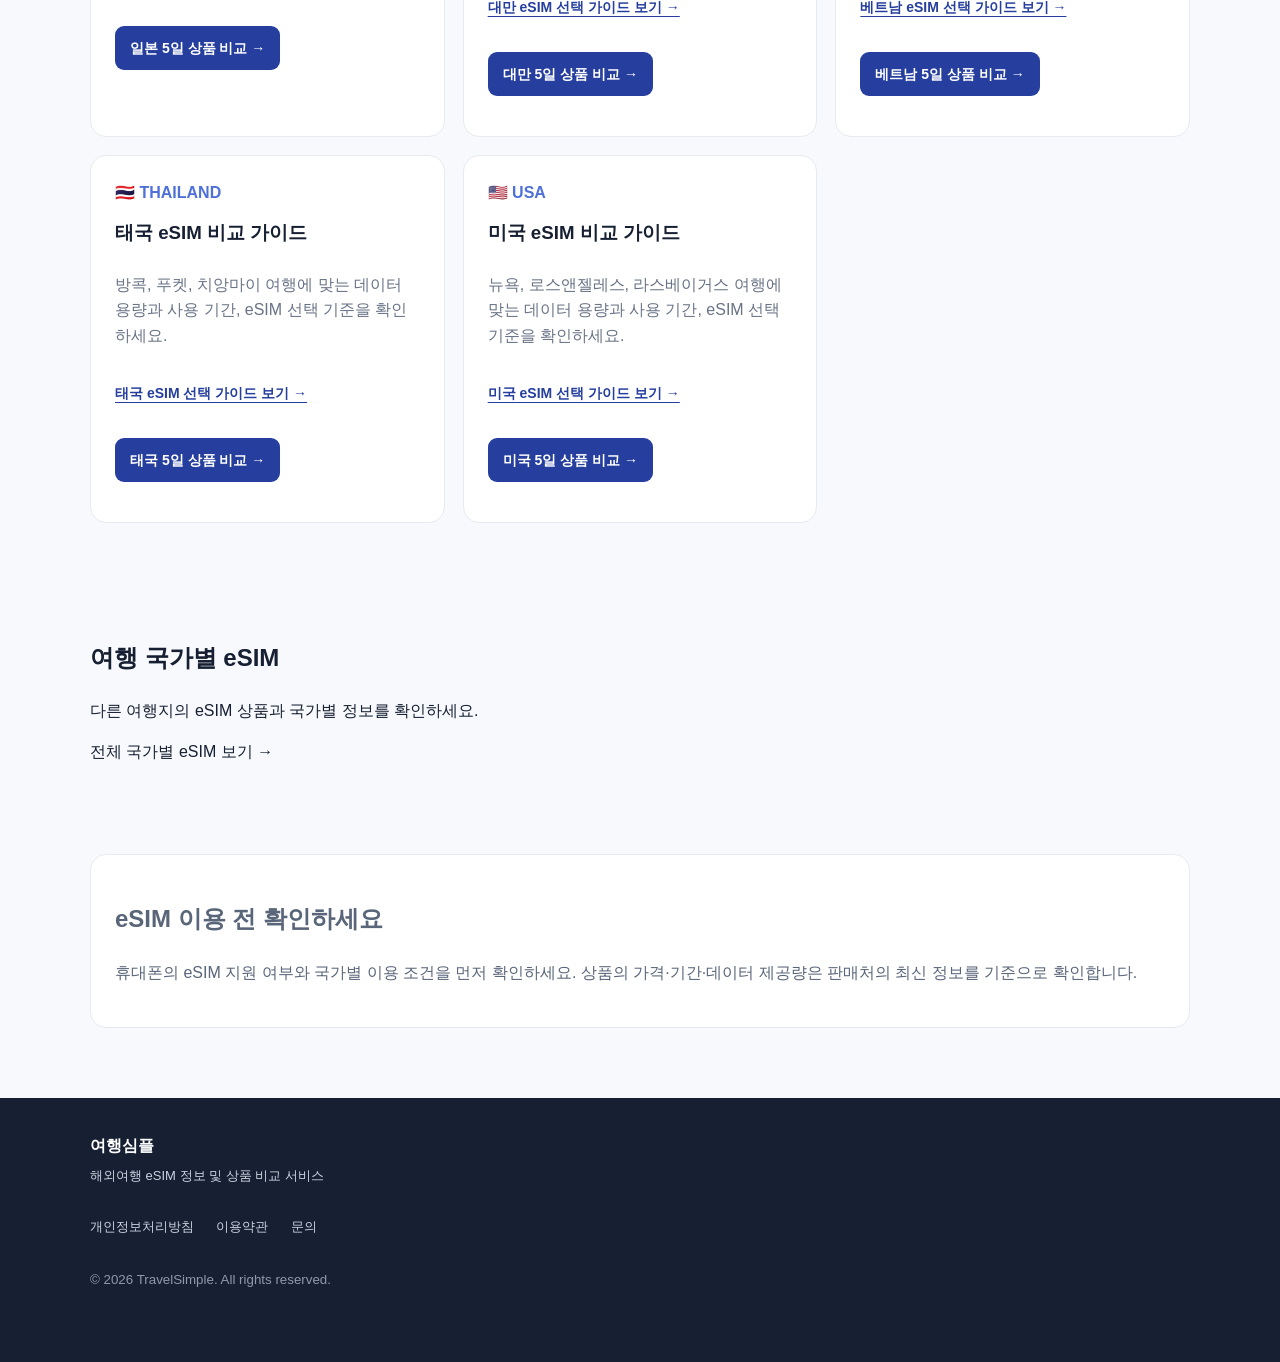
==== commit e6bb09e5: "Guide eSIM selection with destination tiles and simpler product cards" ====
--- a/index.html
+++ b/index.html
@@ -11,13 +11,15 @@
 <meta name="description" content="전체 국가의 eSIM 상품을 여행 기간과 데이터 사용량에 맞춰 비교하세요. 국가별 eSIM 선택 가이드와 설치 방법을 확인할 수 있습니다.">
 <link rel="canonical" href="https://travelsimple-esim.com/">
 <meta property="og:title" content="여행심플 | 해외여행 eSIM 비교">
-<meta property="og:description" content="여행 국가와 3~30일 일정에 맞는 eSIM 상품과 국가별 선택 가이드를 확인하세요.">
+<meta property="og:description" content="여행지를 선택하고 이용기간과 데이터 조건에 맞는 eSIM 상품을 비교하세요.">
 <meta property="og:url" content="https://travelsimple-esim.com/">
 <meta property="og:type" content="website">
 <link rel="stylesheet" href="assets/style.css">
 <link rel="stylesheet" href="assets/discovery.css">
 <script defer src="/assets/analytics.js"></script>
 <script defer src="assets/catalog-countries.js"></script>
+<link rel="stylesheet" href="assets/destination.css">
+<script defer src="assets/destination-picker.js"></script>
 </head>
 <body class="discovery-home">
 <header>
@@ -32,38 +34,14 @@
 </header>
 
 <main>
-<section class="hero">
-  <div class="wrap">
-    <span class="eyebrow">TRAVEL eSIM GUIDE</span>
-    <h1>해외여행 eSIM,<br>쉽게 비교하세요.</h1>
-    <p>여행 국가와 기간에 맞춰 필요한 데이터 상품을 찾을 수 있도록 도와드립니다.</p>
-
-    <form id="esim-search" class="search-card" action="esim.html" method="get" aria-label="여행 조건으로 상품 찾기">
-      <label for="country">여행 국가</label>
-      <select id="country" name="country">
-        <option value="">전체 국가</option><option value="JP">일본</option>
-        <option value="TW">대만</option>
-        <option value="VN">베트남</option>
-        <option value="TH">태국</option>
-        <option value="US">미국</option>
-      </select>
-      <fieldset class="trip-periods"><legend>여행 기간</legend><div class="trip-day-options"><label><input type="radio" name="days" value="" checked><span>전체 기간</span></label>
-        <label><input type="radio" name="days" value="3"><span>3일</span></label>
-        <label><input type="radio" name="days" value="5"><span>5일</span></label>
-        <label><input type="radio" name="days" value="7"><span>7일</span></label>
-        <label><input type="radio" name="days" value="10"><span>10일</span></label>
-        <label><input type="radio" name="days" value="15"><span>15일</span></label>
-        <label><input type="radio" name="days" value="30"><span>30일</span></label>
-      </div></fieldset>
-      <p id="selection-summary" class="trip-summary" aria-live="polite">선택한 국가와 기간으로 조회합니다.</p>
-      <button id="find" class="primary" type="submit">선택한 조건으로 상품 비교하기 →</button>
-      <a id="selected-country-guide" class="trip-guide-link" href="japan-esim.html">먼저 일본 eSIM 선택 기준 보기 →</a>
-      <p class="trip-search-note">표시 가격과 실제 결제 조건은 다를 수 있습니다. 지원 기기·데이터·핫스팟·이용 시작 조건을 구매 전에 확인하세요.</p>
-    </form>
-    <p id="country-load-status" class="trip-summary" role="status"></p><p><a class="trip-guide-link" href="esim.html">전체 상품 둘러보기 →</a></p><p class="trip-affiliate">구매 링크를 통해 구매하면 여행심플이 제휴 수수료를 받을 수 있습니다. 실제 판매·결제는 연결된 판매처에서 진행됩니다.</p>
-  </div>
+<section class="wrap destination-home"><section class="destination-section" aria-labelledby="destination-heading">
+  <div class="destination-intro"><span class="destination-kicker">여행 준비, 가볍게</span><h1 id="destination-heading">어디로 떠나시나요?</h1><p>여행지만 고르면, 내 여행에 맞는 eSIM을 찾을 수 있어요.</p></div>
+  <button type="button" class="destination-search" data-open-destinations><span class="search-symbol" aria-hidden="true">⌕</span><span>국가 또는 지역을 검색하세요</span><b>검색 <span aria-hidden="true">→</span></b></button>
+  <div class="destination-row-title"><h2>인기 여행지</h2><button type="button" class="destination-all" data-open-destinations>전체 보기 <span aria-hidden="true">↗</span></button></div>
+  <div id="destination-tiles" class="destination-tiles" aria-label="인기 여행지"></div><noscript><p>여행지 선택에는 JavaScript가 필요합니다. <a href="japan-esim.html">일본 여행 가이드</a>와 <a href="install.html">설치 안내</a>는 바로 읽을 수 있습니다.</p></noscript>
+  <p class="destination-hint">찾는 나라가 없나요? 검색에서 전체 국가·지역을 확인하세요.</p>
 </section>
-
+<dialog id="destination-dialog" class="destination-dialog" aria-labelledby="destination-dialog-title"><div class="destination-dialog-top"><div><small>DESTINATIONS</small><h2 id="destination-dialog-title">여행지를 찾아보세요</h2></div><button type="button" id="destination-close" aria-label="여행지 검색 닫기">×</button></div><label class="sr-only" for="destination-query">국가 이름 또는 코드</label><input type="search" id="destination-query" placeholder="예: 일본, 프랑스, JP" autocomplete="off"><p id="destination-count" role="status"></p><div id="destination-results" class="destination-results"></div></dialog><select id="country" hidden aria-label="여행 국가"><option value="">전체 국가</option><option value="JP">일본</option><option value="TW">대만</option><option value="VN">베트남</option><option value="TH">태국</option><option value="US">미국</option></select><p id="country-load-status" class="muted" role="status"></p><div class="destination-benefits"><span>⌕ 국가별 상품 비교</span><span>◷ 기간·데이터 선택</span><span>↗ 제휴 판매처 구매 연결</span></div></section>
 <section class="wrap section">
   <h2>여행심플은 이렇게 도와드립니다</h2>
   <div class="grid">
@@ -87,7 +65,7 @@
 
 <section class="wrap section">
   <h2>여행지별 eSIM 가이드</h2>
-  <p class="trip-section-intro">처음이라면 선택 가이드를, 조건을 정했다면 상품 비교를 이용하세요. 상품 링크에는 위에서 선택한 여행 기간이 반영됩니다.</p>
+  <p class="trip-section-intro">처음이라면 선택 가이드를, 조건을 정했다면 상품 비교를 이용하세요. 각 국가의 상품 화면에서 이용기간을 바꿀 수 있습니다.</p>
   <div class="grid">
     <article>
       <b>🇯🇵 JAPAN</b>
--- a/assets/style.css
+++ b/assets/style.css
@@ -67,3 +67,6 @@
 }
 
 .catalog-directory{margin:32px 0}.catalog-directory input{display:block;width:100%;max-width:480px;padding:14px;border:1px solid #cbd5e1;border-radius:12px;font:inherit;margin:10px 0}.catalog-countries{display:grid;grid-template-columns:repeat(auto-fit,minmax(180px,1fr));gap:12px}.catalog-country{display:flex;flex-direction:column;gap:8px;padding:18px;border:1px solid #dce4ef;border-radius:14px;color:inherit;text-decoration:none;background:#fff}.catalog-country:hover{border-color:#2563eb}.catalog-country span{font-size:14px;color:#526079}#more-products{display:block;margin:28px auto}#more-products[hidden]{display:none}.filter-panel{flex-wrap:wrap}.filter-field select{max-width:100%}
+
+/* Keep conditional controls hidden even when component styles set display. */
+[hidden]{display:none!important}
--- a/assets/destination.css
+++ b/assets/destination.css
@@ -0,0 +1,7 @@
+:root{--destination-accent:#12b4a8;--destination-ink:#09243e}
+.destination-home{padding:48px 0 8px}.destination-section{margin-bottom:36px}.destination-intro{text-align:center;margin:0 0 30px}.destination-kicker{display:inline-block;color:#118c83;font-size:13px;font-weight:800;letter-spacing:1px}.destination-intro h1,.page .destination-intro h1{font-size:38px;color:var(--destination-ink);letter-spacing:-1.5px;margin:12px 0}.destination-intro p{font-size:16px;color:#6b7d89;line-height:1.7;margin:0}.destination-search{width:100%;display:flex;align-items:center;gap:14px;padding:10px 10px 10px 22px;background:#fff;border:1px solid #dbe7e8;border-radius:18px;text-align:left;color:#8a9da6;font:inherit;cursor:pointer;min-height:76px;box-shadow:0 7px 22px #123e4d04}.destination-search .search-symbol{font-size:34px;line-height:1;color:var(--destination-accent)}.destination-search b{margin-left:auto;background:var(--destination-accent);color:#fff;padding:16px 28px;border-radius:13px;font-size:14px;white-space:nowrap}.destination-row-title{display:flex;align-items:center;justify-content:space-between;margin:28px 0 16px}.destination-row-title h2{font-size:20px;color:var(--destination-ink);margin:0}.destination-all{border:0;background:none;color:#607783;cursor:pointer;font:inherit;font-size:13px}.destination-tiles{display:grid;grid-template-columns:repeat(10,minmax(0,1fr));gap:9px}.destination-tile{min-width:0;border:1px solid #dce7e9;border-radius:21px;background:#fff;padding:14px 6px 13px;display:flex;align-items:center;flex-direction:column;gap:10px;font:inherit;font-size:13px;cursor:pointer;color:#354c57;transition:background .15s,border-color .15s,transform .15s}.destination-tile:hover{border-color:var(--destination-accent);transform:translateY(-3px)}.destination-tile[aria-pressed=true]{border-color:var(--destination-accent);background:#eaf9f7;color:#09243e;font-weight:800}.destination-illustration{width:64px;height:64px;border-radius:50%;background:radial-gradient(circle at 35% 25%,#fff,#edf6f4);display:grid;place-items:center;font-size:39px;line-height:1}.destination-hint{font-size:12px;color:#80929c;margin:13px 0 0}.destination-benefits{display:grid;grid-template-columns:repeat(3,1fr);gap:14px;margin:22px 0;color:#496270}.destination-benefits span{background:#fff;border:1px solid #e4ebee;padding:20px;border-radius:15px;text-align:center;font-size:14px;font-weight:700}.destination-dialog{width:min(700px,92vw);border:0;border-radius:24px;padding:26px;max-height:82vh;box-shadow:0 24px 90px #102d4650;color:var(--destination-ink)}.destination-dialog::backdrop{background:#15344875;backdrop-filter:blur(4px)}.destination-dialog-top{display:flex;justify-content:space-between;align-items:center;margin-bottom:18px}.destination-dialog-top small{color:#118c83;letter-spacing:2px;font-size:10px}.destination-dialog-top h2{font-size:24px;margin:7px 0}.destination-dialog-top button{font-size:28px;border:0;background:#f1f5f6;border-radius:50%;height:40px;width:40px;cursor:pointer}.destination-dialog input{display:block;width:100%;font:inherit;padding:15px 18px;border:1px solid #cbddde;border-radius:13px;outline-color:var(--destination-accent)}#destination-count{color:#758691;font-size:13px;margin:15px 0}.destination-results{display:grid;grid-template-columns:repeat(3,minmax(0,1fr));gap:9px;max-height:48vh;overflow:auto;padding:2px 4px 4px 2px}.destination-option{display:flex;align-items:center;gap:8px;border:1px solid #e2e9ec;border-radius:12px;padding:10px;background:#fff;text-align:left;color:#284653;font:inherit;font-size:13px;cursor:pointer;overflow-wrap:anywhere}.destination-option:hover{border-color:var(--destination-accent);background:#effaf9}.destination-option .destination-illustration{font-size:24px;width:34px;height:34px;flex-shrink:0}.destination-empty{grid-column:1/-1;font-size:14px;line-height:1.7}.sr-only{position:absolute;width:1px;height:1px;padding:0;margin:-1px;overflow:hidden;clip:rect(0,0,0,0);white-space:nowrap;border:0}.destination-catalog,.destination-country-page{padding-top:40px}.destination-catalog .result-head{padding-top:24px;border-top:1px solid #e0e8ec}.destination-catalog .result-head h2{font-size:27px;margin:8px 0;color:var(--destination-ink)}.destination-catalog .result-head .eyebrow{font-size:10px}.simple-filters{display:flex;align-items:end;gap:12px;margin:22px 0 12px}.simple-filters .filter-field{flex:1;max-width:270px}.simple-filters label{display:block;font-size:13px;font-weight:700;margin-bottom:8px}.simple-filters select{width:100%;padding:13px 14px;border-radius:12px;border:1px solid #d4e0e4;background:#fff;font:inherit;font-size:14px}.simple-filters .simple-chip{margin:0;min-height:47px;padding:12px 18px;border:1px solid #d4e0e4;border-radius:12px;background:#fff;display:flex;align-items:center;gap:7px;font-size:14px;cursor:pointer}.advanced-filters{border-bottom:1px solid #e2e9ed;padding-bottom:16px;margin:16px 0}.advanced-filters summary{font-size:14px;font-weight:700;color:#496270;cursor:pointer;list-style-position:inside}.advanced-filters summary span{font-weight:400;font-size:12px;color:#84969f;margin-left:10px}.advanced-filters .filter-panel{margin-bottom:0;box-shadow:none}.destination-catalog .product-grid{grid-template-columns:repeat(3,minmax(0,1fr));gap:18px}.destination-catalog .product-card{padding:23px;border-radius:20px;box-shadow:0 5px 18px #1c4a5b04}.destination-catalog .product-card h3{font-size:18px;line-height:1.5;margin:10px 0;order:1}.destination-catalog .product-card .eyebrow{order:0;color:#118c83;letter-spacing:1px}.product-key-spec{order:2;padding:12px 14px;margin:4px 0 20px;border-radius:12px;background:#f0f8f7;color:#284f55;font-size:14px;font-weight:700;line-height:1.7}.destination-catalog .product-card .price{order:3;color:var(--destination-ink);font-size:25px}.destination-catalog .product-card .buy{order:4;background:var(--destination-accent);font-size:14px;margin-top:14px;padding:13px}.product-details-toggle{order:5;border:0;background:none;font:inherit;font-size:12px;color:#738892;cursor:pointer;margin-top:12px;padding:7px}.destination-catalog .product-card .meta{order:6;background:#f7f9fa;padding:13px;border-radius:10px;font-size:12px;line-height:1.9;margin-top:8px}.destination-catalog #more-products{background:#fff;color:#125e59;border:1px solid #aed4d0;min-width:240px}.destination-catalog .status{font-size:13px;color:#607783}button:focus-visible,a:focus-visible{outline:3px solid #12b4a8;outline-offset:3px}
+@media(max-width:850px){.destination-tiles{grid-template-columns:repeat(5,minmax(0,1fr));gap:10px}.destination-tile{padding:13px 5px}.destination-benefits{gap:8px}.destination-benefits span{padding:15px 8px;font-size:12px}.destination-catalog .product-grid{grid-template-columns:repeat(2,minmax(0,1fr))}}
+@media(max-width:540px){.destination-home,.destination-catalog,.destination-country-page{padding-top:28px}.destination-intro{text-align:left;margin-bottom:24px}.destination-intro h1,.page .destination-intro h1{font-size:29px;letter-spacing:-1px}.destination-intro p{font-size:14px}.destination-search{padding-left:13px;gap:8px;min-height:64px;font-size:13px;border-radius:14px}.destination-search b{padding:14px 16px;font-size:12px}.destination-search .search-symbol{font-size:28px}.destination-tiles{gap:7px}.destination-tile{border-radius:16px;font-size:11px;gap:8px;padding:11px 3px}.destination-illustration{width:48px;height:48px;font-size:29px}.destination-row-title{margin-top:25px}.destination-row-title h2{font-size:18px}.destination-benefits{grid-template-columns:1fr;gap:8px}.destination-benefits span{text-align:left;padding:14px 18px}.destination-dialog{padding:20px}.destination-dialog-top h2{font-size:21px}.destination-results{grid-template-columns:repeat(2,minmax(0,1fr))}.simple-filters{flex-wrap:wrap;gap:10px}.simple-filters .filter-field{flex-basis:calc(50% - 5px);max-width:none}.simple-filters .simple-chip{min-height:40px;font-size:13px;padding:10px 14px}.advanced-filters summary span{display:none}.destination-catalog .product-grid{grid-template-columns:repeat(2,minmax(0,1fr));gap:10px}.destination-catalog .product-card{padding:15px 12px;border-radius:16px}.destination-catalog .product-card h3{font-size:14px;margin:8px 0;word-break:keep-all}.product-key-spec{font-size:12px;padding:10px;margin:3px 0 14px}.destination-catalog .product-card .price{font-size:21px}.destination-catalog .product-card .buy{font-size:12px;padding:12px 5px}.destination-catalog .product-card .meta{font-size:11px;padding:9px}.destination-catalog .result-head h2{font-size:24px}.destination-catalog .result-head .back{display:none}}
+@media(max-width:350px){.destination-illustration{width:40px;height:40px;font-size:26px}.destination-tile{font-size:10px}.destination-catalog .product-grid{grid-template-columns:1fr}}
+
+.product-key-spec{white-space:pre-line}
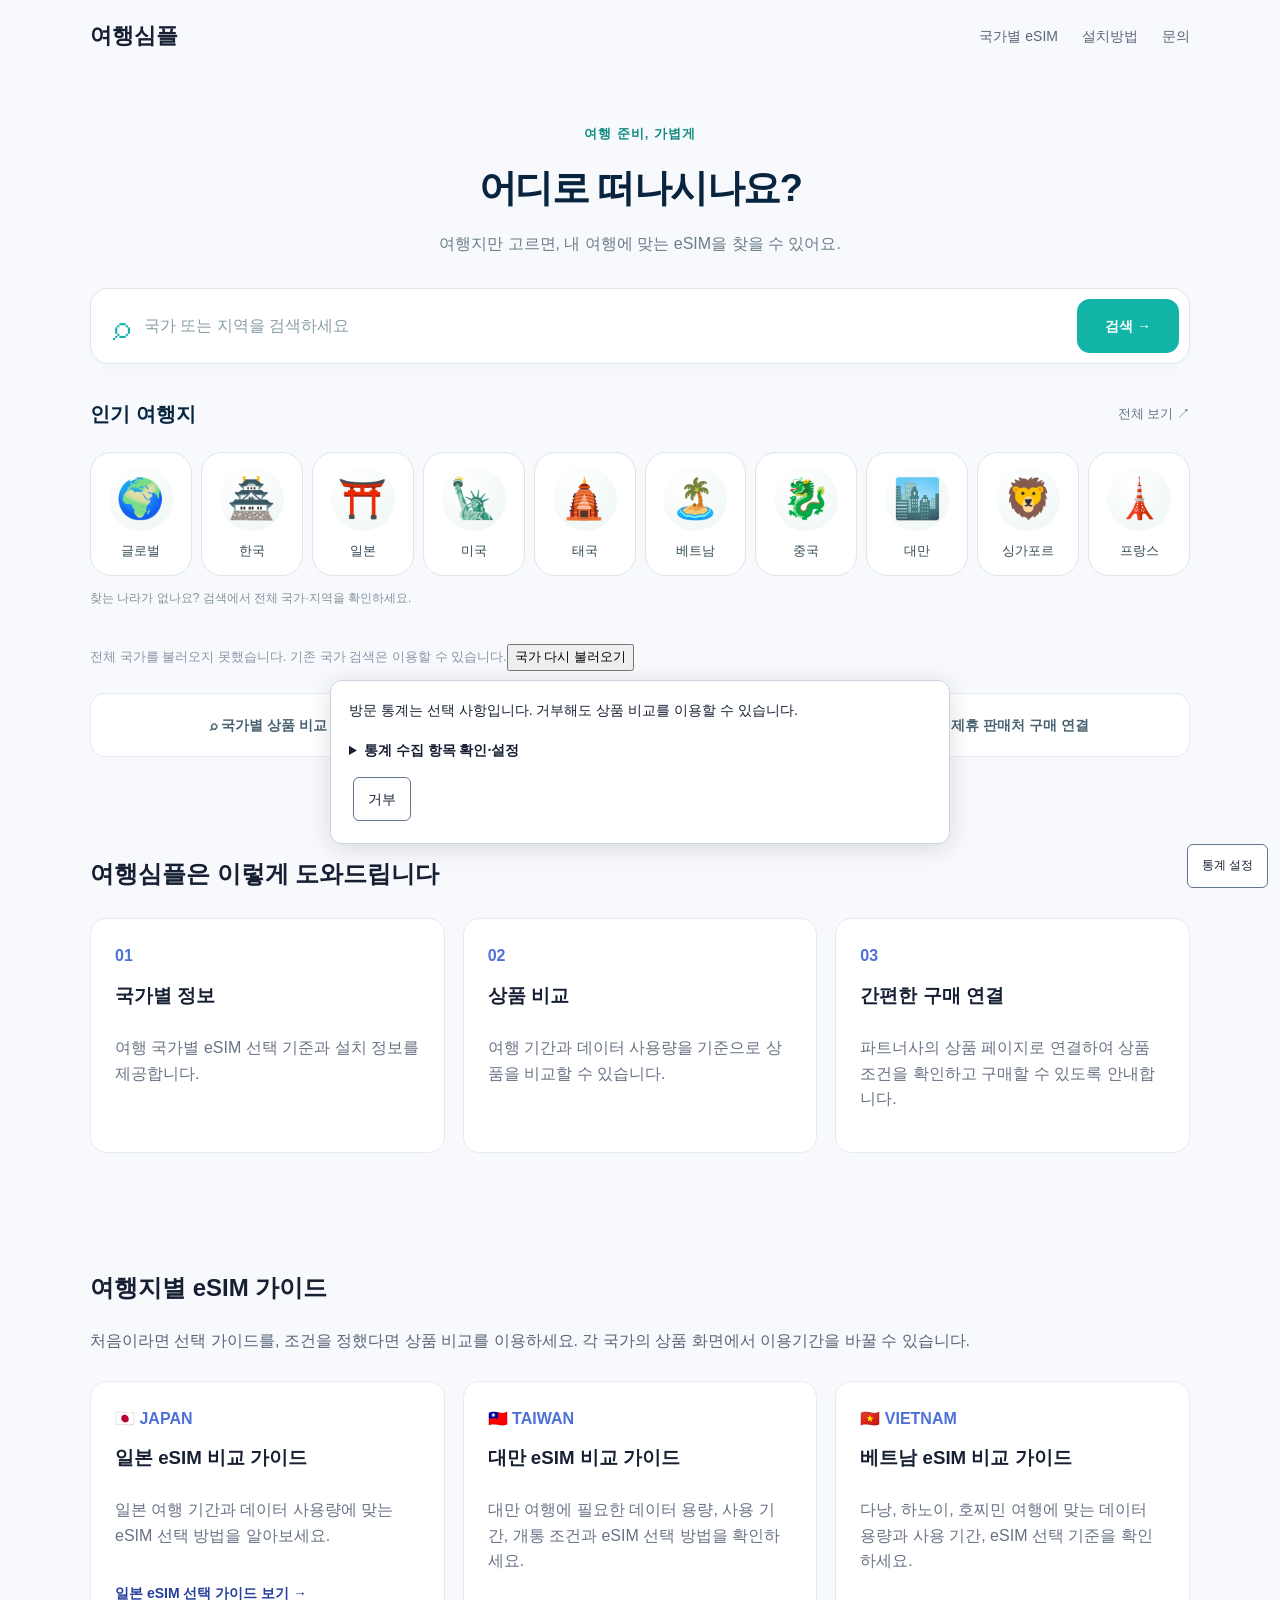
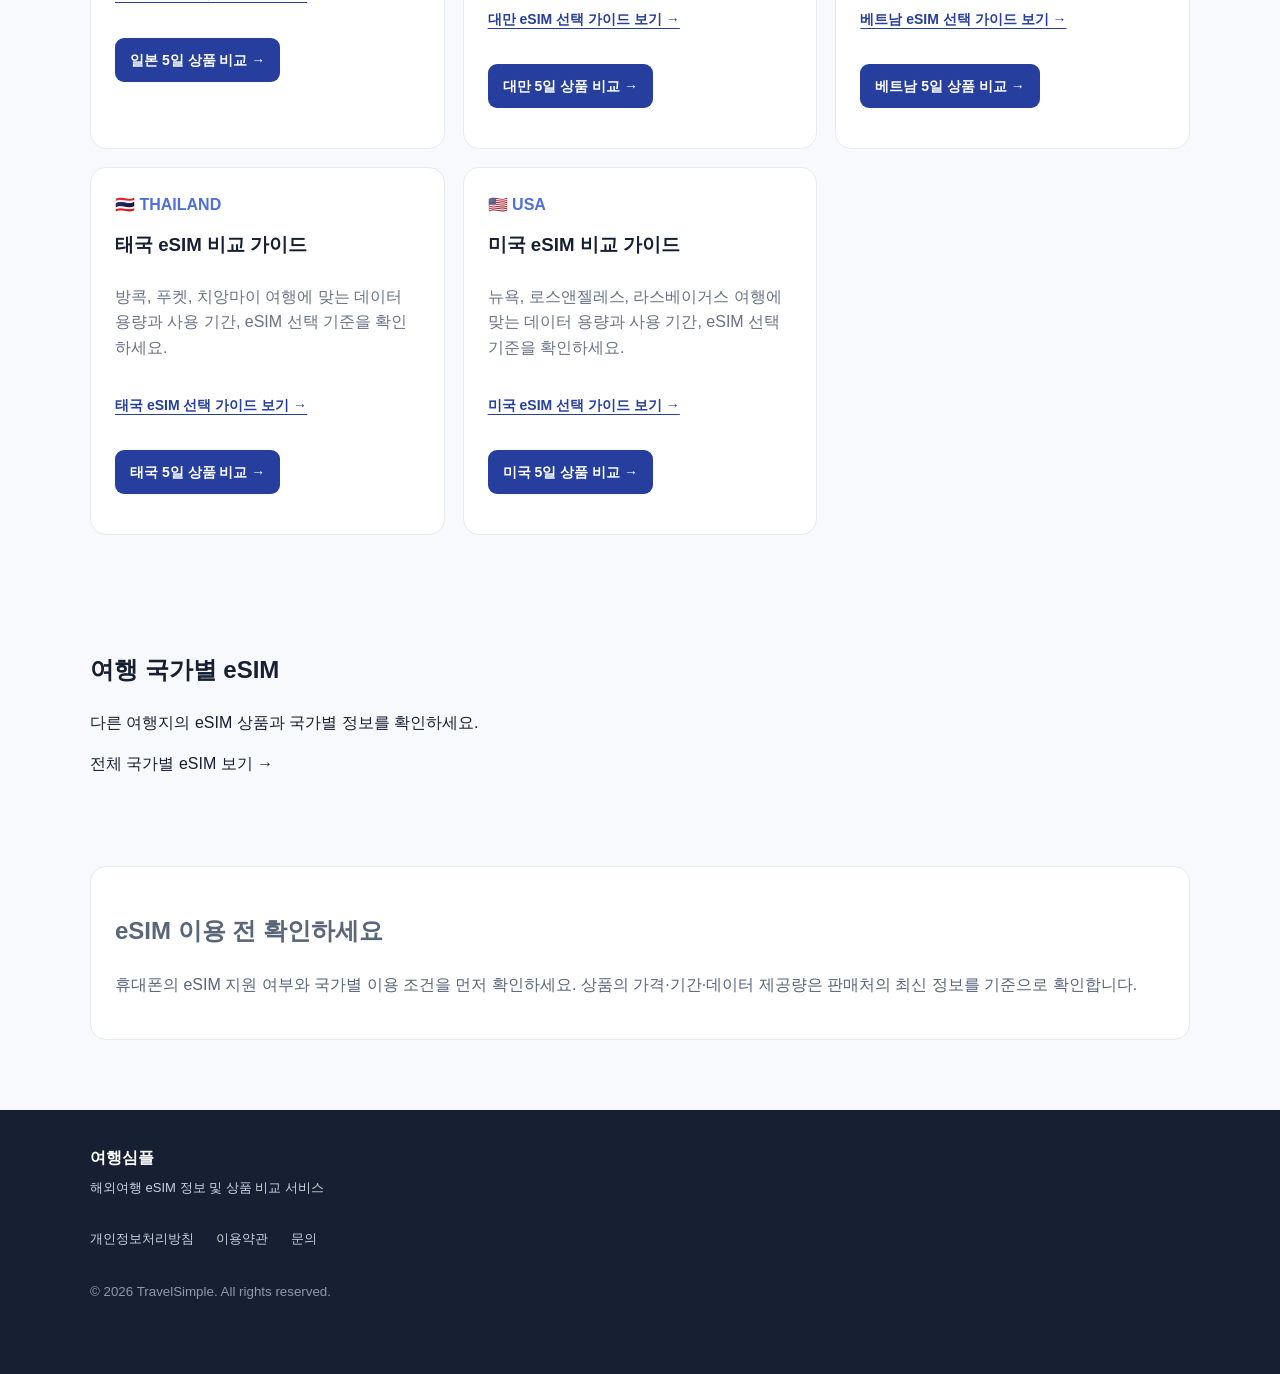
==== commit 3c1bb25c: "Improve mobile readability, tap targets and keyboard-aware country search" ====
--- a/index.html
+++ b/index.html
@@ -6,7 +6,7 @@
 <meta name="naver-site-verification" content="9a888e2ce5d9dcf1fdba64653bb928f744672397" />
 <meta name="naver-site-verification" content="60049ebe443ab8a4fa9b3abbecf17440cfac106c" />
 <meta charset="utf-8">
-<meta name="viewport" content="width=device-width,initial-scale=1">
+<meta name="viewport" content="width=device-width,initial-scale=1,viewport-fit=cover">
 <title>여행심플 | 해외여행 eSIM 비교</title>
 <meta name="description" content="전체 국가의 eSIM 상품을 여행 기간과 데이터 사용량에 맞춰 비교하세요. 국가별 eSIM 선택 가이드와 설치 방법을 확인할 수 있습니다.">
 <link rel="canonical" href="https://travelsimple-esim.com/">
--- a/assets/destination.css
+++ b/assets/destination.css
@@ -5,3 +5,67 @@
 @media(max-width:350px){.destination-illustration{width:40px;height:40px;font-size:26px}.destination-tile{font-size:10px}.destination-catalog .product-grid{grid-template-columns:1fr}}
 
 .product-key-spec{white-space:pre-line}
+
+/* Phone ergonomics: readable controls and a keyboard-aware country picker. */
+.destination-modal-open{overflow:hidden}
+.destination-dialog{overscroll-behavior:contain}
+.destination-dialog input{font-size:16px;min-height:48px}
+.destination-dialog-top button{width:44px;height:44px;flex-shrink:0}
+.destination-option{min-height:52px}
+.destination-all{min-height:44px;min-width:72px;padding:10px 0 10px 10px}
+.product-details-toggle{min-height:44px;touch-action:manipulation}
+@media(max-width:700px){
+ .destination-section{margin-bottom:24px}
+ .destination-catalog .result-head h2{scroll-margin-top:16px}
+ .simple-filters select,.advanced-filters select{font-size:16px;min-height:48px}
+ .simple-filters .simple-chip{min-height:48px}
+ .advanced-filters summary{min-height:48px;align-content:center;padding:10px 0}
+ .destination-catalog .product-card h3{font-size:16px;line-height:1.55}
+ .destination-catalog .product-card .price{font-size:24px}
+ .destination-catalog .product-card .buy{min-height:48px;align-content:center;font-size:14px}
+ .destination-catalog .product-card .meta{font-size:14px;overflow-wrap:anywhere}
+ .destination-catalog .product-key-spec{font-size:14px;line-height:1.65}
+ .destination-catalog #more-products{width:100%;min-width:0;min-height:48px}
+ .destination-catalog .status{line-height:1.7}
+ .destination-dialog{width:calc(100% - 24px);max-width:600px;margin:auto;padding:20px 16px;max-height:calc(var(--destination-visible-height,100dvh) - 24px);border-radius:20px;overflow:hidden}
+ .destination-dialog[open]{display:flex;flex-direction:column}
+ .destination-dialog-top{gap:12px;margin-bottom:14px;flex-shrink:0}
+ .destination-dialog-top h2{font-size:21px;line-height:1.4}
+ .destination-dialog input,#destination-count{flex-shrink:0}
+ .destination-results{min-height:0;flex:1;max-height:none;overflow-y:auto;overscroll-behavior:contain;-webkit-overflow-scrolling:touch;grid-template-columns:repeat(2,minmax(0,1fr))}
+ .destination-option{font-size:14px;line-height:1.5;padding:10px 8px;min-width:0}
+ .destination-option .destination-illustration{width:30px;height:30px;font-size:23px}
+}
+@media(max-width:540px){
+ .destination-intro h1,.page .destination-intro h1{font-size:clamp(26px,7.4vw,32px)}
+ .destination-intro p{max-width:31ch;font-size:15px;line-height:1.7}
+ .destination-search{min-height:64px;gap:8px;padding:8px 8px 8px 12px;font-size:14px}
+ .destination-search>span:nth-child(2){flex:1;min-width:0;line-height:1.5;word-break:keep-all}
+ .destination-search b{min-height:46px;padding:14px;font-size:13px;align-content:center}
+ .destination-search .search-symbol{flex-shrink:0;font-size:27px}
+ .destination-tiles{gap:6px;grid-template-columns:repeat(5,minmax(0,1fr))}
+ .destination-tile{padding:10px 3px;gap:8px;min-height:92px;font-size:clamp(11px,3.05vw,13px);line-height:1.5}
+ .destination-tile>span:last-child{max-width:100%;overflow-wrap:anywhere}
+ .destination-illustration{width:min(46px,100%);height:auto;aspect-ratio:1;font-size:clamp(26px,7.8vw,33px);flex-shrink:0}
+ .destination-hint{line-height:1.7;font-size:13px}
+ .destination-benefits{grid-template-columns:1fr;gap:7px;margin:18px 0}
+ .destination-benefits span{font-size:14px;padding:13px 16px}
+ .destination-catalog .product-grid{gap:12px}
+ .destination-catalog .product-card{padding:16px 12px}
+ .destination-catalog .product-card h3{font-size:15px}
+ .destination-catalog .product-card .price{font-size:23px}
+ .destination-catalog .product-key-spec{font-size:13px;padding:11px}
+ .destination-catalog .product-card .buy{font-size:13px}
+ .destination-catalog .product-card .meta{font-size:13px}
+}
+@media(max-width:380px){
+ .destination-catalog .product-grid{grid-template-columns:minmax(0,1fr)}
+ .destination-catalog .product-card{padding:20px}
+ .destination-catalog .product-card h3{font-size:18px}
+ .destination-catalog .product-key-spec{font-size:15px}
+ .destination-catalog .product-card .price{font-size:26px}
+ .destination-catalog .product-card .buy{font-size:15px}
+ .destination-catalog .product-card .meta{font-size:14px}
+}
+@media(hover:none){.destination-tile:hover{transform:none}}
+@media(prefers-reduced-motion:reduce){.destination-tile{transition:none}.destination-tile:hover{transform:none}html{scroll-behavior:auto}}
